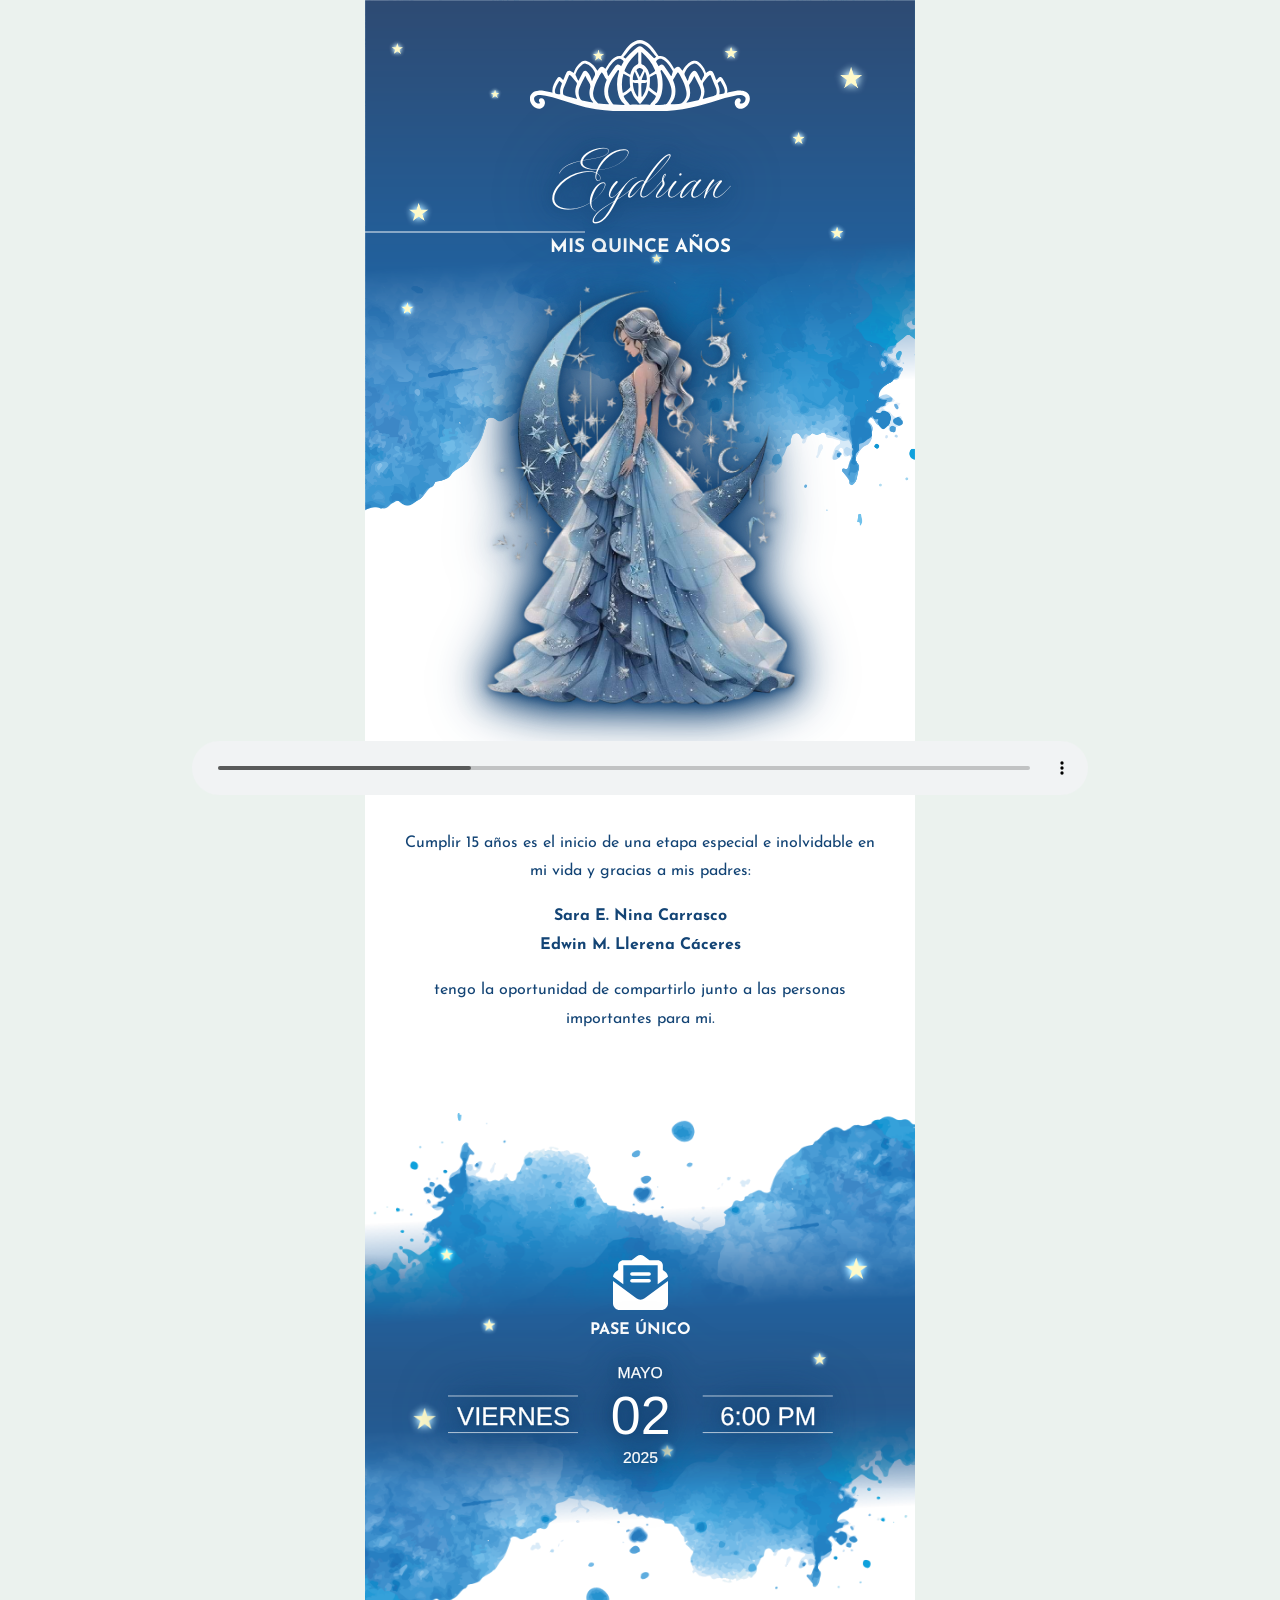
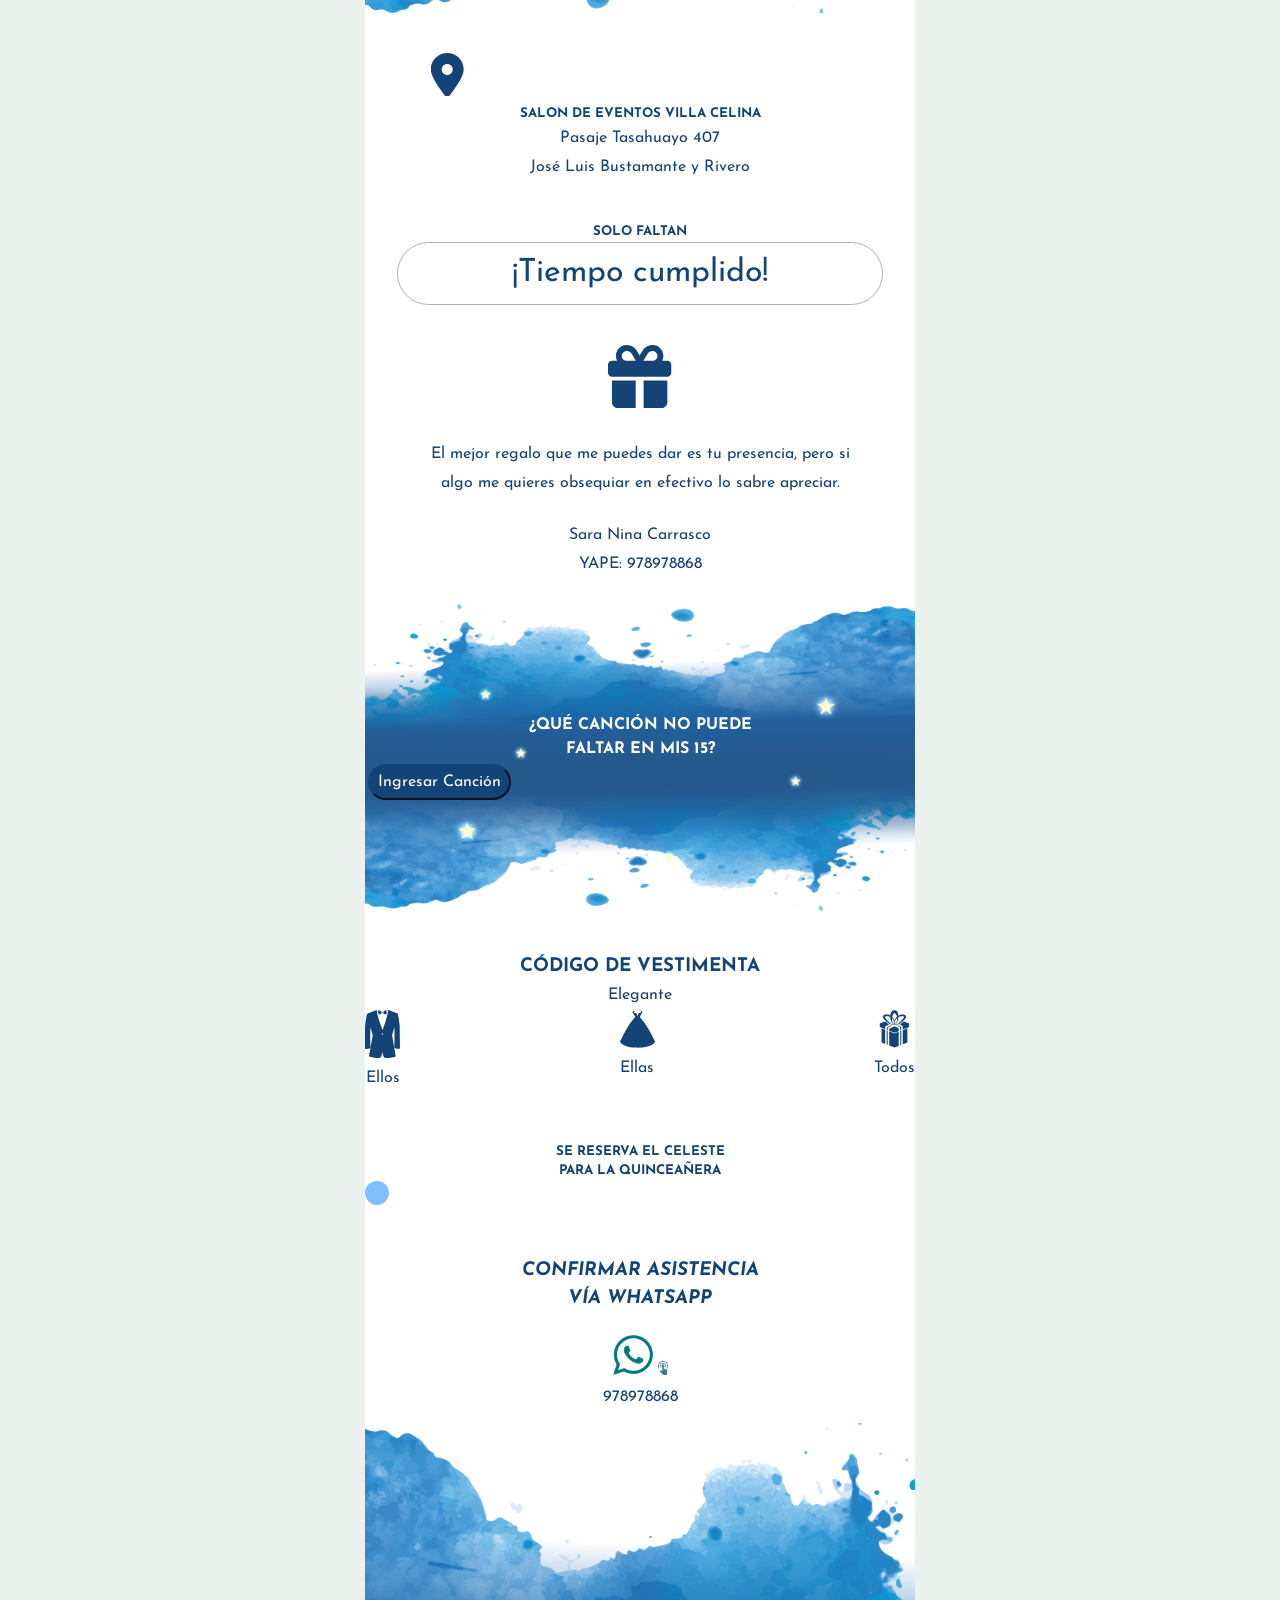
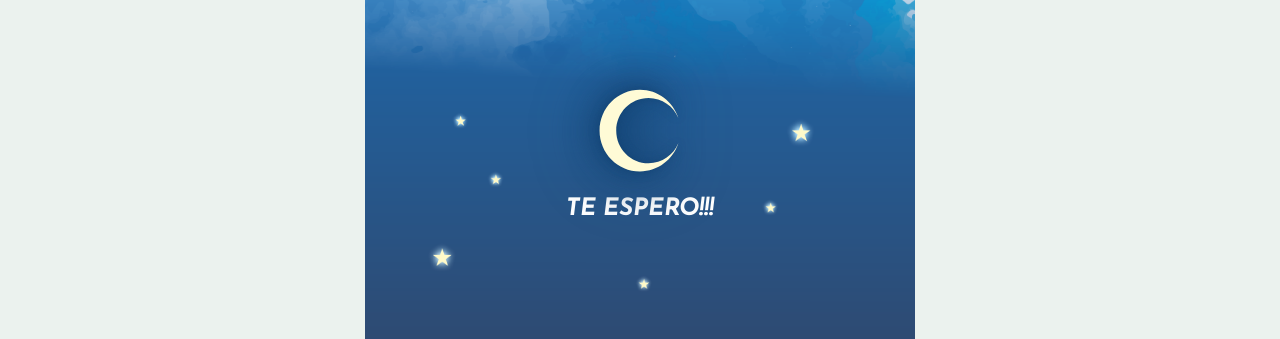
==== index.html @ 78a0f3be "avance 90%" ====
<!DOCTYPE html>
<html lang="en">
<head>
    <meta charset="UTF-8">
    <meta name="viewport" content="width=device-width, initial-scale=1.0">
    <title>Mis Quince | Eydrian Fernanda</title>
    <link rel="stylesheet" href="css/reset.css">
    <link rel="stylesheet" href="css/style.css">
    
    <link rel="shortcut icon" href="img/icon-taco.png">

    <meta property="og:image:type" content="image/png">
    <meta property="og:image:width" content="400">
    <meta property="og:image:height" content="400">
    <meta property="og:image" content="https://misquince.vercel.app/img/perfil_1.png">
    <meta property="og:title" content="Mis 15 Eydrian Fernanda">
    <meta data-n-head="ssr" data-hid="description" name="description" 
        content=" Cumplir 15 años es el inicio de una etapa especial e inolvidable en mi vida
        y gracias a mis padres tengo la oportunidad de compartirlo junto a las personas
        importantes para mi | Fecha 02 Mayo 2025 - 6pm">
</head>
<body>
    <div class="container">
        <div class="slide bg-start">
            <div class="bodySlide pt-5 pb-5">
                <div class="item-row text-center">
                    <svg class="img-tiara" xmlns="http://www.w3.org/2000/svg" xml:space="preserve" width="100%" height="100%" version="1.1" 
                    viewBox="0 0 4954.2 1607.7"
                    xmlns:xlink="http://www.w3.org/1999/xlink">
                    <g id="Layer_x0020_1">
                    <path class="fil0" d="M2359.18 706.68c-32.07,60.78 -43.68,116.77 -44.5,176.27 -0.19,12.52 5.72,20.19 16.59,20.57 33.93,1.24 67.73,0.63 106.2,-7.41 -26.4,-63.87 -50.42,-122.02 -78.29,-189.43zm228.34 0.43c-26.07,63.55 -49.06,118.66 -71.24,174.22 -3.97,9.96 1.12,18.06 10.92,18.64 28.98,1.76 57.96,3.06 86.96,3.68 9.91,0.21 19.02,-4.42 18.6,-18.01 -2,-60.12 -12.12,-117.59 -45.24,-178.53zm-114.15 130.27c25.67,-51.78 48.13,-97.41 70.95,-142.82 6.37,-12.62 3.89,-21.68 -4.87,-31.67 -39.85,-45.33 -92.74,-44.99 -132.91,0.72 -9.03,10.31 -10.25,18.78 -3.86,31.38 23.09,45.38 45.42,91.3 70.69,142.39zm-42.86 442.17c4.8,-1.86 4.64,-6.84 4.74,-11.05 2.48,-69.04 5.2,-138.11 6.9,-207.17 0.62,-23.97 -1.62,-48.02 -2.18,-72.05 -0.35,-16.94 -7.41,-24.53 -22.29,-23.41 -17.11,1.27 -34.39,0.85 -51.31,3.43 -17.57,2.64 -30.44,-17.05 -47.94,-13.13 -9.24,103.7 50.64,275.12 112.08,323.38zm85.02 1.04c13.29,-0.61 17.91,-12.81 23.87,-21.73 45.76,-68.41 73.75,-145.73 86.65,-230.27 2.89,-19.23 5.14,-38.72 6.38,-58.19 0.89,-13.99 -6.33,-20.67 -17.31,-12.97 -23.49,16.54 -48.5,10.51 -73.4,9.24 -33,-1.68 -33.38,-1.52 -35.03,35.23 -3.99,88.97 3.97,177.66 4.9,266.52 0.06,4.07 2.55,8.1 3.94,12.17zm1750.53 -60.27c4.28,1.14 8.12,3.41 11.58,2.87 20.91,-3.24 41.77,-6.66 62.49,-10.89 39.08,-7.97 46.13,-17.42 46.32,-62.01 0.03,-10.41 -0.91,-21.2 -3.35,-31.19 -17.03,-69.15 -51.97,-127.5 -87.18,-185.65 -4.85,-7.96 -11.53,-13.16 -20.04,-6.92 -16.61,12.17 -34.99,23.75 -45.14,42.86 -9.35,17.55 5.48,33.93 11.67,49.51 23.92,60.36 36.8,121.97 22.72,188.13 -0.86,3.86 0.5,8.33 0.93,13.29zm-3585.59 2.66c-5.01,-115.15 -5.41,-115.36 33.1,-225.36 6.45,-18.43 6.26,-30.9 -8.54,-42.25 -8.74,-6.68 -16.79,-14.51 -24.83,-22.24 -12.57,-12.09 -22.91,-11.63 -32.58,4.82 -31.45,53.67 -62.72,107.37 -81.23,169.17 -7.04,23.48 -7.78,47.03 -3.2,70.92 2.96,15.37 8.82,27.49 24.96,30.13 29.83,4.84 58.94,15.42 92.32,14.81zm1082.83 -409.84c12.65,-2.96 15.42,-14.3 20.43,-22.61 42.56,-71.2 92.08,-136.21 140.39,-202.22 35.27,-48.15 65.66,-49.65 110.03,-11.93 5.14,4.37 10.39,8.57 17.4,14.38 16.96,-30.68 32.33,-60.46 49.49,-88.8 9.69,-16.09 7.05,-26.77 -5.14,-38.25 -38.57,-36.17 -81.27,-49.25 -129.66,-31.19 -37.35,13.93 -67.77,40.49 -95.92,70.67 -50.47,54.04 -92.02,116.52 -131.18,181.22 -5.24,8.63 -12.17,17 -7.65,28.63 12.71,32.5 15.64,69.31 31.81,100.1zm1132.08 -221.69c12.14,-10.6 20.08,-18.46 28.79,-25 30.63,-23.01 59.53,-20.64 86.65,7.38 7.8,8.07 14.89,17.17 21.39,26.6 46.34,67.63 97.56,130.94 138.71,203.18 2.47,4.39 5.22,11.24 16.07,5.35 8.57,-29.27 18.02,-61.85 27.64,-94.34 3.39,-11.38 -0.9,-20.03 -6.37,-29.11 -41.15,-68.54 -85.2,-134.3 -139.35,-190.37 -26.61,-27.52 -55.62,-51.25 -90.51,-63.44 -48.5,-16.92 -91.09,-3.49 -128.86,33.83 -10.63,10.49 -12.76,20.69 -4.37,34.99 16.78,28.61 32.26,58.26 50.21,90.93zm-791.92 170.93c-41.02,143.72 -45.25,285.42 -13.16,433.37 60.76,-34.83 111.95,-73.4 157.66,-121.58 7.8,-8.21 9.53,-16.3 7.64,-27.83 -10.57,-65.39 -13.16,-131.26 -8.31,-197.53 0.85,-11.59 -1.79,-18.89 -12.76,-23.84 -41.55,-18.89 -82.57,-39.29 -131.07,-62.59zm751.11 432.55c15.43,-48.21 19.1,-93.14 21.66,-138.05 5.06,-89.31 -1.66,-177.39 -24.59,-263.35 -8.52,-32.01 -9.24,-32.2 -34.38,-19.65 -35.02,17.5 -68.65,39.02 -105.56,51.19 -14.73,4.83 -13.29,15.83 -12.62,27.76 3.49,63.26 3.38,126.33 -7.57,188.82 -2.53,14.46 0.03,24.95 10.29,35.69 45.12,47.09 95.85,84.14 152.77,117.59zm-10.41 -815.17c-53.99,-52.55 -93.81,-114.77 -140.55,-169.85 -36.36,-42.78 -78.61,-75.28 -124.87,-102.39 -35.1,-20.57 -71.81,-28.45 -110.8,-28.31 -71.79,0.26 -129.1,40.53 -182.78,87.71 -69.28,60.86 -115.06,147.58 -183.14,213.93 9.83,8.02 14.97,12.33 20.24,16.46 30.07,23.57 29.97,23.39 56.39,-7.41 72.37,-84.38 155.6,-153.79 237.93,-224.48 37.48,-32.15 74.93,-32.86 112.88,-0.53 79.4,67.6 159.07,134.88 229.7,214.65 36.76,41.53 36.42,41.93 85,0.22zm-406.91 -100.87c-3.08,-1.33 -6.18,-2.69 -9.24,-4 -48.18,46.7 -95.76,94.27 -140.55,145.3 -61.51,69.97 -110.25,150.17 -146.79,240.01 -3.33,8.21 -6.24,16.65 -9.78,24.75 -4.36,10.04 -2.02,17.15 6.31,22.39 39.03,24.46 78.02,48.93 119.01,74.67 7.35,-24.51 12.15,-46.51 20.38,-66.7 26.04,-63.76 57.26,-126.09 117.19,-152.59 37.88,-16.73 50.82,-37.5 44.54,-81.56 -3.81,-26.48 -1.01,-54.18 -1.07,-81.32 -0.05,-40.33 0,-80.62 0,-120.95zm80.2 -3.7c-3.25,0.93 -6.52,1.91 -9.8,2.87 0,82.25 0.35,164.51 -0.27,246.76 -0.13,15.81 7.19,20.8 18.11,24.29 55.75,17.95 90.8,63.04 121.91,115.67 21.05,35.64 28.08,77.32 44.62,116.85 33.4,-21.23 65.31,-41.74 97.43,-61.85 32.61,-20.43 32.39,-20.11 17.95,-57.16 -63.1,-162.02 -172.54,-278.6 -289.95,-387.43zm1033.29 646.71c13.03,-21.13 16.7,-43.53 23.33,-64.49 16.49,-51.94 41.26,-97.96 77.3,-134.94 42.69,-43.83 81.32,-38 112.06,16.92 21.3,38.09 39.87,78.15 60.35,116.85 10.62,20 18.59,42.4 35.13,60.91 22.4,-30.87 29.92,-67.52 48.53,-96.02 17.9,-27.32 16.09,-52.58 3.67,-79.85 -36.03,-79.06 -85.74,-144.42 -150.77,-194.33 -23.42,-17.98 -48.14,-21.39 -75.63,-13.34 -82.01,24.15 -140.1,83.15 -181.03,164.26 -33.14,65.6 -31.65,67.19 2.28,133.39 15.06,29.43 24.99,62.37 44.78,90.64zm-2155.83 7.29c18.88,-39.84 29.4,-73.86 48.47,-99.75 33.54,-45.49 24.58,-86.11 0.94,-130.51 -44.38,-83.21 -103.03,-144.31 -188.67,-166.77 -21.76,-5.72 -42.07,-3.83 -61.07,9.68 -72.74,51.64 -126.33,122.75 -162.93,210.6 -5.54,13.32 -11.99,30.07 -4.28,43.47 22.19,38.57 33.93,84.2 60.32,120.39 12.95,-10.98 17.56,-25.59 24.22,-38.41 23.54,-45.41 45.67,-91.81 70.23,-136.47 31.56,-57.46 71.09,-63.37 114.67,-17.54 34.57,36.34 59.29,80.66 74.98,131.37 6.49,21.04 13.13,42.03 23.12,73.94zm-333.58 400.63c-8.26,-19.79 -12.71,-30.51 -17.19,-41.24 -27.3,-65.15 -32.38,-132.67 -16.96,-202.54 5.83,-26.36 12.25,-52.79 23.76,-76.41 10.81,-22.27 6.39,-37.77 -6.74,-56.55 -33.08,-47.3 -71.65,-88.61 -107.74,-132.53 -7.11,-8.66 -16.17,-15.58 -25.12,-21.87 -23.17,-16.25 -28.1,-15.24 -39.29,11.66 -38.51,92.51 -76.54,185.25 -114.39,278.13 -14.89,36.55 -18.54,75.22 -12.76,114.8 2.66,18.22 8.73,32.65 26.36,41.07 18.22,8.71 35.97,17.82 55.44,22.88 75.7,19.73 151.23,40.27 234.63,62.6zm2831.14 -6.54c6.02,4.9 12.57,1.98 18.78,0.33 75.96,-20.43 151.87,-41.32 227.92,-61.32 12.04,-3.17 21.17,-12.81 32.36,-16.33 21.71,-6.87 27.54,-24.74 30.95,-47 5.91,-38.65 0.64,-75.73 -13.29,-110.43 -37.4,-93.25 -75.99,-185.84 -114.69,-278.4 -10.98,-26.21 -15,-27.41 -35.91,-13.29 -11.26,7.62 -22.42,16.51 -31.45,27.25 -32.07,38.03 -62.68,77.67 -94.83,115.62 -21.68,25.55 -25.89,49.2 -11.77,84.01 38.22,94.05 39.45,189.48 -5.51,282.55 -2.53,5.27 -5.01,10.44 -2.56,17.01zm-2646.48 -516.64c-45.36,93.95 -91.95,172.44 -127.58,258.44 -37.14,89.55 -31.07,174.62 12.81,258.71 10.17,19.61 21.25,31.86 41.92,35.91 57.32,11.26 114.24,25.12 171.37,37.58 25.2,5.49 50.56,10.05 77.48,15.32 -2.98,-19.93 -14.59,-26.54 -22.13,-36.52 -29.06,-38.59 -48.18,-81.98 -56.07,-132.56 -7.83,-50.16 -7.56,-101.06 6.32,-147.67 16.61,-55.78 9.24,-98.39 -23.42,-143.25 -30.12,-41.34 -53.85,-88.83 -80.7,-145.96zm2279.42 605.5c87.49,-14.62 173.82,-35.58 260.28,-55.56 9.51,-2.21 16.72,-8.09 21.9,-17.66 37.31,-68.98 58.94,-141.25 37.07,-223.02 -8.52,-31.83 -19.6,-62.46 -33.88,-91.28 -31.8,-64.19 -64.54,-127.79 -97.11,-191.45 -3.07,-5.99 -5.33,-13.96 -12.87,-14.25 -6.41,1.55 -9.08,7.06 -11.66,12.09 -30.87,59.7 -62.86,118.5 -100.79,172.65 -9.27,13.24 -5.75,24.53 -2.5,37.75 11.37,46.45 19.73,93.35 20.56,142.05 1.41,79.26 -19.76,147.82 -69.44,204.26 -5.33,6.05 -12.86,10.97 -11.56,24.42zm-851.45 -272.32c-4.71,5.06 -7.62,6.66 -8.31,9.09 -30.85,108.35 -99.91,186.1 -164.79,267.17 -20.96,26.21 -34.63,26.35 -55.35,-0.87 -14.67,-19.32 -27.41,-40.57 -44.51,-57.48 -47.89,-47.47 -80.55,-106.94 -105.66,-172.65 -5.59,-14.6 -7.22,-32.31 -23.31,-44.56 -44.64,43.86 -97.05,75.35 -148.81,107.87 -14.54,9.16 -13.27,19.02 -7.03,33.13 18.67,42.3 44.96,77.78 74.5,110.52 13.23,14.67 29.83,26.87 37.61,45.96 9.18,22.57 23.23,26 41.68,22.24 31.36,-6.31 62.92,-10.54 94.69,-7.56 106.73,10.12 214.04,-10.65 320.64,8.18 10.06,1.76 21.68,2.71 27.32,-11.56 10.66,-27.12 31.92,-43.63 49.47,-63.85 27.08,-31.21 51.38,-64.75 68.71,-104.3 6.21,-14.14 5.89,-24.45 -8.09,-33.29 -51.7,-32.76 -104.17,-64.12 -148.76,-108.04zm-543.23 316.14c-6.95,-16.55 -19.2,-23.44 -29.03,-32.79 -53.27,-50.82 -89.52,-114.19 -109.97,-189.69 -44.3,-163.6 -41.88,-326.63 3.83,-489.27 3.22,-11.48 7.24,-22.67 10.22,-34.2 4.13,-15.9 -3.22,-27.12 -14.56,-33.13 -11.59,-6.1 -15.39,7.8 -20.64,15.29 -27.3,38.8 -54.74,77.53 -81.14,117.14 -45.04,67.52 -83.07,139.7 -108.64,219.79 -12.26,38.44 -20.03,77.62 -22,118.88 -5.6,117.59 42.53,208.39 108.11,291.41 11.24,14.25 25.41,14.47 39.9,15.08 66.11,2.66 132.22,5.22 198.38,7.64 7.72,0.29 15.85,1.68 25.54,-6.15zm683.76 -0.48c8.81,7.48 15.5,7.01 22,6.79 54.17,-1.76 108.38,-3.2 162.53,-5.51 76.95,-3.3 76.06,-4.34 122.71,-75.62 56.89,-86.97 79.29,-182.72 60.35,-289.34 -10.87,-61.05 -34.17,-116.8 -60.19,-171.26 -40.76,-85.34 -98.21,-156.7 -149.08,-233.57 -4.48,-6.74 -8.84,-16.94 -18.65,-9.72 -7.8,5.75 -15.45,13.32 -14.49,25.12 0.72,8.75 3.87,17.44 6.64,25.83 38.13,115.23 46.79,234.9 36.09,355.93 -12.55,142.07 -51.41,270.99 -159.05,359.47 -2.95,2.4 -4.9,6.47 -8.86,11.88zm353.5 -5.91c61.08,-3.84 118.69,-9.73 176.38,-10.44 51.43,-0.68 88.7,-24.3 123.01,-67.63 52.65,-66.49 68.69,-139.71 51.53,-225.42 -22.32,-111.6 -62.7,-214.12 -118.82,-308.44 -21.94,-36.89 -39.63,-77.9 -69.62,-108.72 -4.08,3.84 -7.51,6.29 -10.13,9.59 -36.54,45.89 -56.83,105.21 -95.17,149.74 -9.61,11.14 -1.17,22.49 2.99,33.16 16.22,41.37 30.29,83.67 37.96,128.17 23.54,136.27 4.1,260.55 -80.44,366.24 -6.05,7.59 -13.91,14.04 -17.69,33.75zm-1391.27 -0.06c0.69,-18.91 -8.39,-24.58 -14.3,-31.88 -83.02,-102.39 -103.59,-223.6 -83.42,-357.1 7.46,-49.35 22.32,-96.07 40.97,-141.19 6.15,-14.92 8.84,-26.51 -4.38,-39.42 -19.3,-18.89 -30.02,-45.61 -43.67,-69.58 -16.36,-28.71 -32.88,-57.36 -55.17,-82.54 -30.29,33.3 -47.81,72.5 -69.12,108.27 -57.72,96.88 -97.99,202.48 -121.43,317.02 -24,117.14 26.8,196.59 97.88,267.34 8.21,8.17 18.95,10.63 29.52,12.04 73.59,9.61 147.54,12.14 223.12,17.04zm2661.06 -263.77c26.74,0.51 46.72,-7.75 67.17,-12.46 81.82,-18.81 163.86,-35.46 247.87,-33.03 40.24,1.17 79.05,9.7 114.77,31.46 69.15,42.14 96.92,116.5 76.31,202.18 -24.48,101.59 -120.63,180.7 -213.06,175.24 -69.86,-4.13 -124.06,-69.71 -120.01,-145.13 2.77,-51.22 38.83,-89.87 83.66,-89.85 19.87,0 36.54,7.01 46.69,27.7 9.62,19.63 5.06,37.85 -5.54,55 -2.29,3.65 -5.22,6.82 -7.64,10.39 -7.73,11.27 -6,20.61 6.55,22.75 68.16,11.51 120.31,-39.1 120.52,-112.43 0.08,-24.74 -14.17,-41.42 -32.25,-53.45 -25.92,-17.26 -54.34,-22.96 -83.88,-23.31 -50.55,-0.56 -100.39,7.75 -149.77,18.46 -67.41,14.56 -135.04,26.15 -201.63,47.22 -201.39,63.77 -403.2,126.09 -606.27,182.4 -228.19,63.2 -460.26,96.79 -695.24,108.27 -189.27,9.27 -378.3,14.54 -567.67,6.43 -64.75,-2.75 -129.74,0.82 -194.58,2.54 -279.72,7.51 -558.64,-5.24 -836.02,-47.62 -160.13,-24.48 -318.53,-61.63 -473.9,-112.13 -143.83,-46.75 -289.87,-83.98 -433.12,-132.59 -99.4,-33.72 -201.01,-51.22 -303.02,-67.71 -24.8,-3.99 -50.14,-4.12 -75.25,-4.95 -15.9,-0.53 -31.59,2.77 -46.96,7.88 -40.22,13.37 -62.33,37.42 -64.03,70.16 -1.97,38.7 23.79,86.24 56.2,101.35 19.74,9.21 40.59,14.49 62.14,10.36 12.95,-2.51 20.11,-9.22 8.71,-24.03 -3.49,-4.53 -7.25,-8.97 -9.83,-14.17 -18.62,-37.02 -1.38,-73.83 36.42,-78.23 56.01,-6.47 100.81,51.59 90.39,117.28 -9.51,60.11 -54.44,108.48 -108.14,116.5 -110.51,16.47 -225.17,-92.74 -230.77,-219.45 -2.71,-61.26 19.87,-108 62.71,-142.87 39.07,-31.78 83.89,-43.6 131.01,-45.44 85.37,-3.32 168.74,13.66 251.87,32.95 20.24,4.69 40.19,12.57 63.9,12.73 -17.05,-130.3 44.32,-224.56 104.76,-318.21 27.08,-41.95 61.14,-42.81 95.94,-8.66 13.84,13.64 27.08,28.11 41.84,43.47 16.83,-29.22 26.39,-63.71 40.54,-95.54 8.94,-20.19 16.38,-41.28 26.18,-60.88 24.34,-48.83 57.29,-61.8 104.12,-43.13 22.31,8.89 41.33,25.38 64.51,39.69 22.96,-83.05 64.69,-148.04 118.31,-203.07 80.17,-82.28 133.95,-102.42 248.35,-33.08 61.47,37.26 110.61,92.64 148.57,159.95 4.23,7.5 8.9,14.67 13.56,21.88 0.64,0.99 2.42,1.05 4.37,1.82 14.83,-10.28 22.07,-28.72 32.65,-43.63 38.89,-54.86 78.3,-60.67 126.49,-17.82 7.17,6.34 14.04,13.13 20.62,19.31 13.45,-7.57 16.78,-21.36 22.69,-32.44 32.68,-60.94 72.64,-115.2 118.1,-163.91 53.81,-57.67 115.18,-96.77 192.36,-89.74 15.29,1.39 23.73,-5.59 32.81,-18.64 37.85,-54.34 76.74,-107.74 115.47,-161.28 50.77,-70.16 114.29,-120.31 187.48,-155.66 72.13,-34.83 143.81,-34.78 215.86,0.32 71.75,35 134.64,83.66 184.66,152.57 38.81,53.43 77.99,106.62 115.46,161.25 11.09,16.17 21.77,22.83 39.75,21.33 59.9,-5 111.78,19.82 157.83,61.26 57.7,51.94 104.15,115.47 144.07,185.55 7.73,13.53 11.49,30.93 26.54,39.16 11.34,-10.1 22.1,-21.34 34.25,-30.16 37.9,-27.57 72.58,-21.68 103.21,15.8 15.1,18.48 24.96,42.24 45.97,61.02 25.12,-56.95 61.83,-99.73 101.7,-139.34 42.64,-42.34 90.5,-72.14 146.68,-85.41 38.8,-9.17 74.09,-2.64 106.38,21.39 76.25,56.57 134.72,130.51 167.22,228.82 2.29,6.93 5,13.67 7.77,21.1 20.99,-12.55 40.06,-26.22 60.59,-35.83 49.5,-23.15 84.49,-9.11 109.59,44.8 17.33,37.26 31.5,76.39 47.62,114.4 5.57,13.05 7.19,29.38 20.72,37.02 14.33,-7.08 20.64,-23.01 30.82,-34.46 38.75,-43.58 73.89,-42.54 107.28,5.54 33.83,48.64 62.01,101.5 83.48,158.67 18,47.78 29.09,96.98 14.52,154.37z"/>
                    </g>
                    </svg>
                    <span class="titleName text-white efecto-resplandor">Eydrian</span>
                    <span class="divider1"></span>
                    <h3 class="uppercase text-white ">Mis Quince años</h3>
                    <div class="slide__img-principal">
                        <img class="efecto-resplandor" src="img/perfil_1.png" alt="">
                    </div>
                    <div class="contentAudio">
                        <audio id="miAudio" class="miAudio" controls>
                            <source src="music/The-Magic-Music-Box-Orchestral.mp3" type="audio/mpeg">
                            Tu navegador no soporta audio HTML5.
                          </audio>
                    </div>
                    <br>
                    <br>
                    <br>
                    <p class="frase1">
                        Cumplir 15 años es el inicio de una etapa especial e inolvidable en mi vida
                        y gracias a mis padres:
                    </p>
                    <!-- <p class="font-Silenter"> -->
                    <p>
                        <b>
                            <span>Sara E. Nina Carrasco</span> <br>
                            <span>Edwin M. Llerena Cáceres</span> <br>
                        </b>
                    </p>

                     <p class="frase1">
                        tengo la oportunidad de compartirlo junto a las personas
                        importantes para mi.
                    </p>
                   
                    <br>
                </div>
                
            </div>
        </div>
        <div class="slide separador-0">  <!-- Padres y contador // Fecha hora -->
            <!-- <iframe id="online-alarm-kur-iframe" src="https://embed-countdown.onlinealarmkur.com/es/#2025-05-02T18:00:00@America%2FLima" width="360" height="90" style="display: block; margin: 0px auto; border: 0px;"></iframe> -->
            <div class="item-row">
                <svg class="img-pases" xmlns="http://www.w3.org/2000/svg" viewBox="0 0 512 512">
                    <path d="M215.4 96L144 96l-36.2 0L96 96l0 8.8L96 144l0 40.4 0 89L.2 202.5c1.6-18.1 10.9-34.9 25.7-45.8L48 140.3 48 96c0-26.5 21.5-48 48-48l76.6 0 49.9-36.9C232.2 3.9 243.9 0 256 0s23.8 3.9 33.5 11L339.4 48 416 48c26.5 0 48 21.5 48 48l0 44.3 22.1 16.4c14.8 10.9 24.1 27.7 25.7 45.8L416 273.4l0-89 0-40.4 0-39.2 0-8.8-11.8 0L368 96l-71.4 0-81.3 0zM0 448L0 242.1 217.6 403.3c11.1 8.2 24.6 12.7 38.4 12.7s27.3-4.4 38.4-12.7L512 242.1 512 448s0 0 0 0c0 35.3-28.7 64-64 64L64 512c-35.3 0-64-28.7-64-64c0 0 0 0 0 0zM176 160l160 0c8.8 0 16 7.2 16 16s-7.2 16-16 16l-160 0c-8.8 0-16-7.2-16-16s7.2-16 16-16zm0 64l160 0c8.8 0 16 7.2 16 16s-7.2 16-16 16l-160 0c-8.8 0-16-7.2-16-16s7.2-16 16-16z"/></svg>
                <h4>Pase único</h4>
            </div>
            <div class="item-row">
                <br>
                <img class="efecto-resplandor" src="img/fecha-hora.svg" width="70%" alt="">
            </div>

            
        </div>
        <div class="slide"> <!-- img-ubicacion -- regalo -->
            <div class="item-row pt-5 text-center">
                <div class="icon-ubicacion">
                    <a href="https://www.google.com/maps/dir//Pje.+Tasahuayo,+José+Luis+Bustamante+y+Rivero+04009/@-16.4386705,-71.5094892,18z/data=!4m8!4m7!1m0!1m5!1m1!1s0x91424b3a130c976d:0x28b44f586aa6d593!2m2!1d-71.5088143!2d-16.4388936?entry=ttu&g_ep=EgoyMDI1MDQxNi4xIKXMDSoASAFQAw%3D%3D" target="_blank">
                        <svg class="img-ubicacion" xmlns="http://www.w3.org/2000/svg" xml:space="preserve" width="100%" height="100%" version="1.1" style="shape-rendering:geometricPrecision; text-rendering:geometricPrecision; image-rendering:optimizeQuality; fill-rule:evenodd; clip-rule:evenodd"
                            viewBox="0 0 966.2 1284.9" xmlns:xlink="http://www.w3.org/1999/xlink">
                            <g id="Layer_x0020_1">
                            <metadata id="CorelCorpID_0Corel-Layer"/>
                            <path class="fil0" d="M534.76 1257.06c129.08,-161.54 423.47,-553.05 423.47,-772.95 0,-266.71 -216.39,-483.1 -483.1,-483.1 -266.71,0 -483.1,216.39 -483.1,483.1 0,219.9 294.39,611.41 423.47,772.95 30.95,38.49 88.31,38.49 119.26,0l0 0zm-59.63 -933.99c88.92,0 161.03,72.11 161.03,161.04 0,88.92 -72.11,161.03 -161.03,161.03 -88.92,0 -161.03,-72.11 -161.03,-161.03 0,-88.93 72.11,-161.04 161.03,-161.04z"/>
                            </g>
                        </svg>
                    </a>
                </div>
                <h5>Salon de eventos Villa Celina</h5>
                <a href="https://www.google.com/maps/dir//Pje.+Tasahuayo,+José+Luis+Bustamante+y+Rivero+04009/@-16.4386705,-71.5094892,18z/data=!4m8!4m7!1m0!1m5!1m1!1s0x91424b3a130c976d:0x28b44f586aa6d593!2m2!1d-71.5088143!2d-16.4388936?entry=ttu&g_ep=EgoyMDI1MDQxNi4xIKXMDSoASAFQAw%3D%3D" target="_blank">
                    <p>Pasaje Tasahuayo 407<br> José Luis Bustamante y Rivero</p>
                    <!-- <p>Fecha: 02 mayo 2025 </p>
                    <p>Hora: 6:00 pm </p> -->
                </a>
            </div>
            <div class="item-row pt-5"> <!--CONTADOR - CUENTA REGRESIVA -->
                <h5>Solo Faltan</h5> 
                <div class="contador" id="contador">
                    <span class="contentNumber">
                        <span class="numberStyle" id="dias">00</span>
                        <span class="label">Días</span>
                    </span>
                    <!-- <span class="separador">:</span> -->
    
                    <span class="contentNumber">
                        <span class="numberStyle" id="horas">00</span>
                        <span class="label">Horas</span>
                    </span>
                    <span class="contentNumber">
                        <span class="numberStyle" id="minutos">00</span>
                        <span class="label">Min</span>
                    </span>
                    <span class="contentNumber">
                        <span class="numberStyle" id="segundos">00</span>
                        <span class="label">Seg</span>
                    </span>
                </div>
            </div>
            
            <div class="item-row pt-5">
                <div class="text-regalos">
                    <span>
                        <svg class="icon-obsequio" xmlns="http://www.w3.org/2000/svg" viewBox="0 0 512 512">
                            <path d="M190.5 68.8L225.3 128l-1.3 0-72 0c-22.1 0-40-17.9-40-40s17.9-40 40-40l2.2 0c14.9 0 28.8 7.9 36.3 20.8zM64 88c0 14.4 3.5 28 9.6 40L32 128c-17.7 0-32 14.3-32 32l0 64c0 17.7 14.3 32 32 32l448 0c17.7 0 32-14.3 32-32l0-64c0-17.7-14.3-32-32-32l-41.6 0c6.1-12 9.6-25.6 9.6-40c0-48.6-39.4-88-88-88l-2.2 0c-31.9 0-61.5 16.9-77.7 44.4L256 85.5l-24.1-41C215.7 16.9 186.1 0 154.2 0L152 0C103.4 0 64 39.4 64 88zm336 0c0 22.1-17.9 40-40 40l-72 0-1.3 0 34.8-59.2C329.1 55.9 342.9 48 357.8 48l2.2 0c22.1 0 40 17.9 40 40zM32 288l0 176c0 26.5 21.5 48 48 48l144 0 0-224L32 288zM288 512l144 0c26.5 0 48-21.5 48-48l0-176-192 0 0 224z"/></svg>
                    </span>
                    <br />
                    <br />
                    <p>
                        El mejor regalo que me puedes dar es tu presencia, 
                        pero si algo me quieres obsequiar en efectivo lo sabre apreciar. 
                    </p>
                    <br/>
                    <p>
                        Sara Nina Carrasco
                        <br>
                        YAPE: 978978868
                    </p>
                </div>
            </div>
            <br>
            <!-- <div class="body-regalos__item-1">
                <img class="icon-regalo" src="img/transferencia.png" class="icon-codigo" width="60px">
                <p>Yapeame a </p>
            </div> -->
        </div>
        <div class="slide separador-1"> <!--  cancion -->
            <div class="item-row">
                <div class="body-regalos__item-1 text-center">
                    <h4>¿Qué Canción no puede <br> faltar en mis 15?</h4>
                    <button class="btn-cancion" onclick="abrirPopup()">Ingresar Canción</button>
                </div>
            </div>
        </div>
        <div class="slide"> <!--  codigo vestimenta / confirma tu asistencia -->
            <div class="item-row">
                <div class="body-regalos__item-1 text-center pt-5">
                    <h3>Código de vestimenta</h3>
                    <p>Elegante</p> 
                    <div class="icons-codigovestimenta d-flex">
                        <div class="d-block">    
                            <!-- <img class="img-ubicacion" src="img/codigo-hombre.svg" class="icon-codigo"> -->
                                <svg class="codigoVestimenta" xmlns="http://www.w3.org/2000/svg" xml:space="preserve" width="30.227mm" height="41.526mm" version="1.1" style="shape-rendering:geometricPrecision; text-rendering:geometricPrecision; image-rendering:optimizeQuality; fill-rule:evenodd; clip-rule:evenodd"
                                    viewBox="0 0 3022.7 4152.6" xmlns:xlink="http://www.w3.org/1999/xlink" xmlns:xodm="http://www.corel.com/coreldraw/odm/2003">
                                    <g id="Capa_x0020_1">
                                        <metadata id="CorelCorpID_0Corel-Layer"/>
                                        <g id="_1673426201248">
                                        <path class="fil0" d="M1495.93 2014.73c70.08,-19.58 96.87,93.59 26.61,114.47 -68.47,20.35 -119.07,-88.64 -26.61,-114.47zm-1034.41 -277.9c0.12,-28.31 -3.2,-95.56 9.21,-120.86l3.86 -129.35 113.38 426.76 35.58 94.77c2.58,11.24 -3.2,15.14 3.88,41.91 35.24,95.66 38.27,134.11 20.55,238.8l-131.67 739.67c-20.3,114.92 -175.25,954.57 -170.05,990.13 89.32,38.82 261.81,72.67 366.77,92.34 143.16,26.83 260.39,42.6 417.14,42.1 182.12,-0.58 236.88,-33.41 287.33,-173.87 33.23,-92.52 72.44,-257.83 79.83,-369.65 18.13,46.67 41.49,229.01 90.3,370.61 47.61,138.07 108.56,172.29 287.56,172.91 213.95,0.73 593.41,-57.39 784.72,-133.76 4.64,-32.82 -264.1,-1536.52 -312.65,-1788.13 -11.53,-59.74 9.38,-100.08 22.98,-152.19 50.28,-192.62 103.06,-402.86 162.5,-594.7 25.86,376.06 12.07,800.72 12.07,1183.84 0,96.27 -14.7,544.8 -0.91,600.89 10.14,41.26 168.2,77.94 211.5,86.31 73.07,14.13 198.71,12.54 260.19,-20.27l-4.75 -861.66c-20.57,-973.05 33.65,-1023.07 -150.02,-2009.28 -14.69,-78.85 -10.31,-124.57 -66.47,-154.95 -49.08,-26.54 -97.52,-38.71 -146.23,-61.71l-115.53 -43.16c-61.9,-27.72 -500.24,-198.1 -540.22,-203.64 -15.81,340.31 -109.83,624.4 -195.54,913.41 -29.59,99.78 -250.42,781.71 -277.22,819.01 -22.39,-36.26 -146.06,-372.75 -147.69,-406.72 -20.15,-16.52 -42.28,-85.5 -48.99,-115.59 -111.6,-369.13 -295.91,-774.06 -308.94,-1210.26 -39.98,5.01 -113.01,38.79 -158.39,55.84l-458.4 176.86c-53.5,20.33 -100.45,36.93 -152.38,59.25 -72.79,31.28 -74.94,36.42 -90.11,122.9 -56.62,322.73 -152.42,808.53 -151.96,1118.24 1.63,1095.81 1.42,703.45 -9.89,1806.32 126.91,40.74 253.53,23.63 371.17,-15.52 95.08,-31.65 101.42,-18.37 99.29,-122.8 -10.85,-530.71 -6.98,-1000.57 -1.8,-1464.8z"/>
                                        <path class="fil0" d="M1577.51 142.34c57.54,138.31 21.98,67.48 6.58,166.68 57.26,17.9 113.28,46.09 168.52,69.63 125.47,53.47 113.16,-98.63 113.26,-174.28 0.05,-36.06 12.18,-233.45 -98.98,-177.05 -53.16,26.97 -140.7,84.52 -189.38,115.02z"/>
                                        <path class="fil0" d="M1144.06 111.23l0.02 186.27c0.03,175.89 188.74,39.87 278.13,11.56 -6.29,-43.53 -23.8,-42.95 -22.07,-87.58 1.58,-40.75 18.72,-42.35 28.81,-79.47 -67.97,-39.81 -197.04,-136.19 -239.83,-117.28 -34.09,15.08 -45.07,38.9 -45.06,86.5z"/>
                                        <path class="fil0" d="M1456.88 266.53c13.25,4.36 26.02,8.07 45.8,8.04 82.19,-0.13 76.98,-83.03 23.73,-95.31 -75.66,-17.44 -98.2,30.95 -69.53,87.27z"/>
                                        </g>
                                    </g>
                                </svg>
                                <div>Ellos</div>
                        </div>
                        <div class="d-block">
                            <!-- <img class="img-ubicacion" src="img/codigo-mujer.svg" class="icon-codigo"> -->
                            <svg class="codigoVestimenta" xmlns="http://www.w3.org/2000/svg" xml:space="preserve" width="43.802mm" height="47.1mm" version="1.1" style="shape-rendering:geometricPrecision; text-rendering:geometricPrecision; image-rendering:optimizeQuality; fill-rule:evenodd; clip-rule:evenodd"
                                viewBox="0 0 4380.2 4710"xmlns:xlink="http://www.w3.org/1999/xlink" xmlns:xodm="http://www.corel.com/coreldraw/odm/2003">
                                <g id="Capa_x0020_1">
                                <metadata id="CorelCorpID_0Corel-Layer"/>
                                <path class="fil0" d="M810.17 2395.13c-24.03,48.64 -58.29,92.22 -84.16,145.99 -17.49,36.36 -51.17,111.06 -84.66,137.79 -3.02,37.04 -111.91,219.73 -136.53,267.72 -46.2,90.07 -88.05,169.43 -136.94,261.18 -124.75,234.09 -221.83,444.73 -336.15,671.51 -34.51,68.46 -52.17,65.44 -9.18,136.48 134.26,221.81 451.66,416.86 699.79,495.74 15.44,5.55 12.34,3.37 29.71,10.38 2.62,1.06 10.38,4.29 12.81,5.44 18.06,8.51 6.52,1.62 17.38,9.74 0.97,0.09 351.73,92.83 462.11,111.9 152.17,26.29 356.76,55.87 519.64,58.17 188.64,2.66 375.52,10.36 566.97,10.02 95.28,-0.16 187.04,-8.59 279.09,-9.95 78.85,-1.16 206.12,-24.23 273.04,-15.53 22.5,-18.8 24.1,-8.28 80.44,-15.34l240.72 -40.14c154.42,-38.14 291.15,-63.75 437.21,-118.73 232.79,-87.62 527,-234.18 668.69,-432.86 50.31,-70.54 93.14,-95.95 48.65,-188.44 -19.06,-39.61 -81.09,-152.51 -84.04,-184.14 -16.28,-12.8 -1.59,2.51 -13.38,-13.69 -6.58,-9.05 -4.23,-5.1 -9.67,-15.99 -10.56,-21.16 -9.51,-22.99 -14.74,-41.87l-4.47 -12.65c-15.43,-12.6 -2.42,1.51 -13.87,-14.37 -4.73,-6.57 -10.01,-17.13 -12.41,-22.07 -10.95,-22.53 -13.81,-30.08 -19.83,-52.07l-13.21 -16.67c-0.86,-1.41 -2.05,-3.72 -2.89,-5.23l-448.65 -854.99c-290.83,-546.85 -453.01,-765.08 -791.34,-1232.3 -57.26,-79.07 -441.73,-539.92 -443.7,-561.72 -6.09,-67.47 335.94,-606.13 345.16,-661.13 -69.49,-18.85 -162.58,-59.5 -226,-87.38 -124.83,-54.89 -177.82,-104.22 -197.52,-112.74 12.26,60.88 119.29,84.32 162.67,139.65 69.96,89.26 32.96,145.21 7.06,233.83 -195.01,-31.15 -231.72,-22.76 -293.71,129.11 -63.77,156.24 -61.42,245.41 -94.51,341.19 -17.07,-46.2 -26.94,-128.55 -41.32,-178.93 -16.62,-58.18 -32.91,-115.86 -54.11,-166.7 -70.3,-168.56 -96.68,-133.01 -288.29,-128.14 -45.88,-66.76 -48.78,-163.44 1.4,-226.16 42.57,-53.21 135.46,-72.38 163.05,-140.31 -30.22,15.3 -21.79,16.86 -48.91,34.41l-151.22 76.95c-61.42,27.03 -156.41,67.6 -221.31,84.55 6.18,40.42 134.16,245.85 163.91,298.38 54.72,96.6 106.62,197.15 155.89,292.65 43.63,84.59 23.73,85.14 -24.61,143.78 -183.17,222.23 -326.29,397.59 -502.24,632.29 -111.1,148.21 -452.66,650.19 -531.82,821.39z"/>
                                </g>
                            </svg>
                            <div>Ellas</div>
                        </div>
                        <div class="d-block">
                            <svg class="icon-regalo" xmlns="http://www.w3.org/2000/svg" xml:space="preserve" width="43.802mm" height="47.1mm" version="1.1" style="shape-rendering:geometricPrecision; text-rendering:geometricPrecision; image-rendering:optimizeQuality; fill-rule:evenodd; clip-rule:evenodd"
                            viewBox="0 0 4380.2 4710" xmlns:xlink="http://www.w3.org/1999/xlink" xmlns:xodm="http://www.corel.com/coreldraw/odm/2003">
                            <g id="Capa_x0020_1">
                            <metadata id="CorelCorpID_0Corel-Layer"/>
                            <g id="_1709677786000">
                            <path class="fil0" d="M2187.69 2362.26c0.95,-0.22 0.62,-0.17 0.95,-0.22 -1.17,0 -2.01,0.05 -2.28,0.11 -0.11,0 -0.22,0.05 -0.33,0.05 0.22,0.11 0.99,0.17 1.66,0.06z"/>
                            <polygon class="fil0" points="572.65,4071.54 1021.07,4247.41 1021.07,2473.96 572.65,2298.14 "/>
                            <path class="fil0" d="M2741.46 1227.97l-1.56 -0.62c-0.17,0.51 -0.22,1.06 -0.34,1.57l1.9 -0.95z"/>
                            <polygon class="fil0" points="1210.97,4321.81 1337.64,4371.46 1337.64,2598.06 1210.97,2548.46 "/>
                            <path class="fil0" d="M1254.19 1638.14c-57.51,-52.27 -116.06,-101.03 -178,-152.74 -10.05,-8.44 -20.55,-17.32 -30.77,-25.87l-16.02 -7.93 -680.95 252.12 0 418.22 672.62 268.08 0 -328.4 482.22 -233.68c-82.44,-51.95 -164.87,-114.56 -249.1,-189.8z"/>
                            <polygon class="fil0" points="3220.94,4299.03 3801.24,4071.54 3801.24,2298.14 3220.94,2525.74 "/>
                            <path class="fil0" d="M3342.81 1450.71l-21.11 10.39c-7.32,6.09 -14.97,12.5 -22.28,18.54 -64.63,53.55 -125.72,104.17 -184.7,157.84 -84.28,75.17 -166.33,137.61 -247.88,189.27l354.1 171.59 0 444.57 805.27 -320.97 0 -418.22 -683.4 -253.01z"/>
                            <path class="fil0" d="M2527.27 1973.88l377.16 182.68 0 412.58 126.56 -50.55 0 -393.76 -379.44 -187.21c-36.7,13.96 -78.53,27.2 -124.28,36.26z"/>
                            <polygon class="fil0" points="2904.43,4423.18 3030.99,4373.58 3030.99,2600.18 2904.43,2649.83 "/>
                            <polygon class="fil0" points="1527.53,2672.63 1527.53,4445.96 2186.98,4704.56 2714.43,4497.68 2714.43,2724.29 2186.98,2931.21 "/>
                            <path class="fil0" d="M1717.7 1938.13l-506.73 250.05 0 277.58 126.67 50.42 0 -296.29 506.46 -245.46c-46.92,-8.95 -89.59,-22.34 -126.4,-36.3z"/>
                            <polygon class="fil0" points="1527.53,2346.4 1527.53,2591.86 2187.36,2854.87 2714.43,2644.75 2714.43,2283.12 2185.19,2021.91 "/>
                            <path class="fil0" d="M3626.38 767.64c-16.15,-38.2 -37.32,-66.62 -65.29,-92.15l-11.29 -9.84 -19.55 -15.07c-14.92,-11.4 -25.19,-16.59 -37.7,-24.41 -24.01,-13.24 -48.25,-24.4 -72.16,-32.77 -48.08,-17.32 -95.45,-27.2 -142.14,-32.9 -93.33,-11.46 -183.92,-3.14 -271.32,13.46 -120.42,24.35 -234.41,71.83 -336.34,137.05 -2.96,-79.25 -11.17,-159.96 -29.05,-241.94 -21.89,-90.04 -53.49,-183.25 -120.24,-270.99 -33.68,-43.62 -75.35,-86.53 -132.42,-120.75 -55.92,-34.63 -129.41,-57.7 -204.53,-57.47l-12.75 0.44 -3.73 0.33 -7.54 0.51c-2.41,0.05 -15.2,1.34 -26.69,2.96 -24.59,3.24 -41.01,7.98 -58.55,12.79 -34.01,10.78 -66.62,24.86 -94.37,42 -57.14,33.9 -98.76,76.46 -133.83,118.74 -68.76,85.95 -107.62,176.1 -135.77,265.34 -22.67,76.41 -36.59,152.59 -44.19,228.22 -91.65,-54.24 -192.45,-94.28 -298.4,-116.35 -87.14,-17.19 -177.78,-25.8 -271.06,-14.63 -46.57,5.59 -93.93,15.47 -141.85,32.73 -23.97,8.33 -48.15,19.61 -72.12,32.63 -12.55,7.98 -22.38,12.73 -37.18,24.06l-20.11 15.42 -11.29 9.77c-26.8,24.24 -48.59,52.45 -64.85,89.75 -16.02,36.59 -21.65,78.02 -19.2,113.61 5.64,72.16 33.23,121.75 58.02,164.15 52.96,83.21 113.61,141.91 174.38,199.05 122.82,111.14 248.59,207.26 365.27,313.44 121.81,108.69 256.86,207.21 411.68,272.55 77.29,30.55 162.53,55.96 251.26,41.27 43.97,-7.71 85.97,-25.24 121.37,-54.33 3.4,-2.7 6.65,-6.04 10.01,-8.95 19.93,4.42 40.37,6.82 61.49,5.99 19.99,-0.51 39.09,-3.98 57.47,-9.06 3.8,3.47 7.42,7.2 11.27,10.34 35.48,29.6 77.24,47.59 121.32,55.63 89.02,15.52 174.64,-9.78 252.17,-40.45 155.44,-65.16 290.82,-164.03 412.96,-272.99 116.95,-106.29 243.18,-202.19 366.89,-312.66 61.16,-56.74 122.36,-114.99 176.27,-197.27 25.3,-42 53.38,-90.7 60.7,-162.58 3.31,-35.46 -1.5,-77.35 -17.02,-114.67zm-1149.43 685.13c-23.24,73.84 -56.18,145.89 -105.45,204.37 -30.27,36.53 -68.41,67.07 -110.08,83.99 -13.13,-16.92 -23.18,-35.4 -30.38,-56.23 -10.67,-32.06 -14.52,-66.75 -13.57,-101.93 0.05,-2.01 0,-4.08 0,-6.1 1.61,-36.12 8.37,-72.77 19.09,-108.02 21.9,-72.03 54.07,-142.13 96.18,-206.08 52.56,-80.82 116.4,-155.99 185.31,-223.07 8.16,137.89 -2.67,278.64 -41.1,413.07zm-286.68 -1070.05c-0.62,0 -1.74,0.05 -2.69,0.05l1.9 -0.05 0.79 0zm-182.19 193.75c29.71,-60.21 65.24,-115.4 101.7,-151.37 17.76,-17.92 35.92,-30.88 48.87,-36.63 5.99,-3.4 10.67,-4.18 14.63,-5.19 -0.05,-0.05 0.11,-0.05 0.33,-0.11 0.29,-0.07 0.68,-0.18 1.02,-0.23 1.56,-0.06 2.74,-0.22 1.34,0.12 0.67,0 1.17,-0.07 2.23,-0.07l6.15 -0.11c5.41,0.79 11.33,1.17 24.68,7.16 12.97,5.36 31,18.03 50.27,34.62 38.48,34.18 81.15,86.3 117.23,145.72 51.38,83.83 92.32,181.51 116.56,285.4 -43.95,46.07 -82.05,94.67 -118.85,144.77 -48.81,67.58 -92.21,139.02 -128.12,214.25 -23.79,50.71 -45.29,102.81 -62.06,156.72 -16.35,-52.56 -37.25,-103.38 -60.32,-152.98 -57.02,-117.97 -129.12,-227.16 -217.42,-326.74 21.61,-112.93 55.46,-221.05 101.76,-315.33zm102.87 1159.47c-39.75,-19.49 -74.61,-51.66 -102.15,-88.96 -44.23,-59.15 -72.55,-130.82 -93.83,-203.14 -32.5,-120.86 -40.55,-247.64 -32.17,-371.86 57.14,59.54 109.86,124.55 154.66,193.97 41.54,64.01 73.6,133.88 95.01,205.86 10.16,34.42 16.46,70.22 17.97,105.51 0.06,2.29 0.28,4.64 0.34,6.98 0.89,35.59 -3.3,70.55 -14.53,102.83 -6.3,17.76 -14.68,33.96 -25.3,48.81zm-128.11 77.53c-70.33,9.38 -144.1,-17.48 -208.51,-55.53 -130.01,-78.79 -236.64,-194.41 -340.51,-308.51 -107.86,-119.18 -217.88,-237.15 -315.12,-355.84 -48.03,-58.53 -94.83,-118.79 -123.77,-172.35 -15.14,-25.86 -21.44,-50.88 -21.55,-58.54 -0.17,-4.02 -0.06,-3.12 -0.24,-3.07 -0.82,0.61 2.08,-3.57 4.6,-6.04 28.64,-31.48 87.51,-54.33 151.57,-65.22 64.4,-10.5 134.6,-12.57 204.25,-4.09 113.04,13.63 226.47,48.65 327.96,106.8 1.39,33.95 3.64,67.75 7.09,101.25 19,171.74 62,339.53 135.66,493.84 36.59,77.14 82.61,150.87 143.6,213.58 31.5,32.63 69.93,62.83 112.93,83.67 -23.07,15.47 -49.81,27.02 -77.96,30.05zm1395.55 -892.4c-30.1,53.73 -77.62,113.77 -126.34,172.3 -98.52,118.52 -209.44,236.42 -317.79,356.06 -104.1,114.38 -211.06,230.43 -341.59,309.13 -64.61,38.03 -138.74,64.67 -209.16,54.68 -30.27,-3.64 -58.97,-17.25 -83.05,-34.68 42.18,-22.85 78.75,-54.96 108.57,-88.98 56.08,-63.44 97.42,-136.72 132.04,-212.34 70.31,-151.36 108.36,-316.9 122.7,-484.91l-0.05 -0.95c1.68,-25.3 3.18,-50.87 4.51,-76.63 112.38,-73.38 242.74,-115.71 372.54,-130.85 70.04,-8.15 140.53,-5.81 205.31,4.8 64.68,11.11 123.16,33.67 152.3,65.69 1.18,1.1 3.03,3.84 3.08,4.18 0,0.17 0,0.95 -0.16,3.07 -0.29,7.99 -7.33,33.47 -22.91,59.43z"/>
                            </g>
                            </g>
                            </svg>
                            <div>Todos</div>
                        </div>
                    </div>
                </div>
                <div class="body-regalos__item-1 text-center pt-5">
                    <h5>Se reserva el celeste <br> para la quinceañera</h5>
                    <div class="colorReservado"></div>
                </div>
                <div class="body-regalos__item-1 pt-5">
                    <h3>
                        <i>Confirmar asistencia 
                            <br>vía Whatsapp</i>
                    </h3>
                </div>
                <div class="body-regalos__item-1 ">
                    <a href="https://api.whatsapp.com/send?phone=51978978868&text=Hola Eydrian, Confirmo mi asistencia a tus quince, soy " target="_blank">
                        <img src="img/icon-whatsapp.png" class="icon-whatsapp">
                        <img src="img/clic.png" class="icon-clic-whatsapp">
                        <p>978978868</p>
                    </a>

                    
                </div>
            </div>
        </div>
        <div class="slide bg-end pb-5"> <!--  icon-luna - te eperamos -->
            <img src="img/luna.svg" class="img-luna pt-5" alt="luna" width="15%">
            <div class="pb-5">
                <h2>
                    <i>Te espero!!!</i>
                </h2><br>
            </div>
        </div>

        <!-- <div class="popup-overlay" id="popup">
            <div class="popup-content">
              <span class="close-popup" onclick="cerrarPopup()">&times;</span>
              <iframe src="https://docs.google.com/forms/d/e/1FAIpQLSfTybPmqp8rPY1y7ZHtMtMR_3kpzOBY6Cr_GHyqDET2rkWOQA/viewform?embedded=true" width="640" height="755" frameborder="0" marginheight="0" marginwidth="0">Cargando…</iframe>
              <iframe src="https://docs.google.com/forms/d/1yzg2CvzDHqxXVi2pal9gDqidvwrBxBaTQI7cqc-b7EA/viewform?embedded=true">Cargando…</iframe>
            </div>
        </div> -->
    </div>
    <script src="js/script.js"></script>
</body>
</html>
---- css/style.css ----
@import url('https://fonts.googleapis.com/css2?family=Lobster&display=swap');
@import url('https://fonts.googleapis.com/css2?family=Dancing+Script&display=swap');
@import url('https://fonts.googleapis.com/css2?family=Anton&display=swap');

@import url('https://fonts.googleapis.com/css2?family=Great+Vibes&display=swap');
@import url('https://fonts.googleapis.com/css2?family=Poppins:wght@100&display=swap');

/* @import url('https://fonts.googleapis.com/css2?family=Poppins:wght@100&family=Special+Elite&display=swap'); */
@import url('https://fonts.googleapis.com/css2?family=Courier+Prime&display=swap');


@import url('https://fonts.googleapis.com/css2?family=Josefin+Sans:ital,wght@0,100..700;1,100..700&display=swap');

/* 
.josefin-sans {
    font-family: "Josefin Sans", sans-serif;
    font-optical-sizing: auto;
    font-weight: <weight>;
    font-style: normal;
  } 
  */

  /* Silenter.ttf */

  @font-face {
    font-family: 'Silenter';
    src: url('../fonts/Silenter.ttf') format('truetype');
    font-weight: normal;
    font-style: normal;
  }

  @font-face {
    font-family: 'Thinoo';
    src: url('../fonts/ .otf') format('opentype');
    font-weight: normal;
    font-style: normal;
  }
  

:root {
    --main-bg-color: #ebf2ee;
    --main-bg-color-slide: #E0E9E4;
    /* --text-color-general:#315250; */
    /* --text-color-general:#01777e; */
    /* --text-color-general:#80BFFF; */
    --text-color-general:#134475;
    
    
    --main-bg-color-white:#fff;
    --text-color-fondo-oscuro:#fff;
    /* --text-color-general:#0A9BA2; */
  }

*{
    margin: 0px;
    padding: 0px;
    box-sizing: border-box;
    /* font-size:18px; */
  }

body{
    max-width: 550px;
    margin: 0 auto;
    /* font-family: 'Helvetica'; */
    /* font-family: 'Libre Baskerville', serif; */
    font-family: "Josefin Sans", sans-serif;
    /* font-family: 'Thinoo', sans-serif; */
    font-size: 16px;
    background-color: var(--main-bg-color);
    text-align: center;
    color: var(--text-color-general);
    
}
/* .contentAudio{
  position: absolute;
} */
/* .contentAudio .miAudio{
  position: absolute;
} */
.slide{
    
    /* background-image: url("../img/bg-mb.png"); */
    /* height: 100vh; */
    /* padding:0em 1.3em 0em 1.3em ; */
    
}
.item-row{
    grid-column: 1/4;
}
.item-1{
    grid-column: 1/2;
    margin: 0;
    
}
.item-2-4{
    grid-column: 2/4;
    text-align: left;
    padding: 0 0 1.5em 0;
}
.slide h2{
    /* font-family: 'Arial black', sans-serif; */
    padding-top: 0.5rem;
    padding-bottom: 0.5rem;
}


.bodySlide{
    /* padding-top: 2em ; */
    display: grid;
    grid-template-columns: repeat(3,1fr);
    grid-template-rows: repeat(1,0.5fr);
}

.bodySlide h6{
    padding: 0.5em;
    /* font-family: 'Dancing Script', cursive; */
    /* font-family: 'Great Vibes', cursive; */
    font-family: "Silenter", sans-serif;
    font-size: 3rem;
}
.font-Silenter{
    font-family: "Silenter", sans-serif;
    text-transform:capitalize; 
}
.divider1{
    border-top: 2px solid #ffffff76;
    width: 40%;
    height: 3px;
    display: block;
}
.titleName{
    padding: 0.5em;
    padding-bottom: 0px;
    font-family: "Silenter", sans-serif;
    text-transform: capitalize;
    font-size: 3.5em;
    /* font-weight: bold; */
    display: block;
}
.text-white{
    color:var(--text-color-fondo-oscuro);
}
.slide a{
    text-decoration: none;
    color: var(--text-color-general);
}
.icon-regalo, .codigoVestimenta {
    width: 35px;
    height: auto;
}
.icon-regalo .fil0, .codigoVestimenta .fil0{
    fill: var(--text-color-general);
}
.icons-codigovestimenta{
    justify-content: space-between;
    gap: 2em;
}
.btn-cancion{
    padding: 0.5em;
    color: #fff;
    background-color: var(--text-color-general);
    border-color: var(--text-color-general);
    border-radius: 3em;
    margin: 0.2em;
}
.pt-5{
    padding-top: 2.5em!important;
}
.pb-5{
    padding-bottom: 2.5em!important;
}
.d-block{
    display: block;
}
.d-flex{
    display: flex;
}
.text-center{
    justify-items:center;
}
.text-left{
    text-align:left;
}
.uppercase{
    text-transform: uppercase;
}
h6, h5, h4 , h3,h2{
    text-transform: uppercase;
}
p{
    margin: 0;
    line-height: 1.8rem;
}

.container{
    padding: 0;
    /* background-image: url('../img/bg-general.png'); */
    /* background: url(../img/fondo-azul-1_1.png);
    background-size: 130%; */
    background-color: var(--main-bg-color-white);   
    /* position: relative; */
    /* z-index: -1000; */
    /* color: #fff; */

}

.slide__img-principal{
    align-items: center;
    padding: 1rem 0;
}
.slide__img-principal img{
    width: 60%;
}

.img-separador{
    padding: 2rem 0;
    width: 100%;
}
.img-separador img{
    width: 55%;
}


@-webkit-keyframes efectClic { 
    0% { opacity: 0; }
    10% { opacity: 0.3; }
    20% { opacity: 0.5; }
    30% { opacity: 0.9; }
    40% { opacity: 1; }
    50% { opacity: 0.9; }
    60% { opacity: 0.5; }
    80% { opacity: 0.3; }
    100% { opacity: 0; }
  }
@keyframes efectClic {
    0% { opacity: 0; }
    10% { opacity: 0.3; }
    20% { opacity: 0.5; }
    30% { opacity: 0.9; }
    40% { opacity: 1; }
    50% { opacity: 0.9; }
    60% { opacity: 0.5; }
    80% { opacity: 0.3; }
    100% { opacity: 0; }
  }

/* .animation-clic{ */
.icon-clic-whatsapp, .icon-clic-medium{
    -webkit-animation-name: efectClic;
    -webkit-animation-duration: 2s;
    animation-name: efectClic;
    animation-duration: 2s;
    animation-iteration-count: infinite;
}

.icon-whatsapp{
    width: 40px;
}
.icon-clic-whatsapp{
    width: 10px;
}
.img-fin{
    transform: rotate(180deg);
    padding: 0;
}
/* ---------------------- Grid Regalos */
.text-regalos{
    padding: 0rem 4rem;
}
.icon-regalos{
    width: 60px;
}
.icon-clic-medium{
    width: 20px;
}

.body-regalos{
    display: grid;
    justify-content: center;
    grid-template-columns: repeat(2,1fr);
    grid-template-rows: repeat(2,0.5fr);
}
.body-regalos__item-row{
    grid-column: 1/3;
    padding: 2rem 0rem;
}
.body-regalos__item-1{
    grid-column: 1/2;
    text-align: center;
    padding: 0.7rem 0rem;
    margin: 0;
}
.body-regalos__item-2{
    grid-column: 2/3;
    text-align: center;
    padding: 0.7rem 0rem;
}
.frase1{
    padding: 1em 2.5em;
    /* color: #475c78; */
}

/* ---------------------- Grid end Regalos */
.img-tiara {
    width: 40%;
    height: auto;
    fill: var(--text-color-fondo-oscuro); /* o cualquier color dinámico */
}
.img-ubicacion{
    width: 20%;
    height: auto;
    fill: var(--text-color-general); /* o cualquier color dinámico */
}
.img-pases{
  width: 10%;
  height: auto;
  fill: white;
}

.contador {
    /* background: #222; */
    /* color: #00ffcc; */
    color: var(--text-color-general);
    padding: 0.2em;
    /* border-radius: 10px; */
    font-size: 2rem;
    text-align: center;
    /* box-shadow: 0 4px 10px rgba(0,0,0,0.3); */
    border: 1px solid #afb1b4;
    border-radius: 1em;
    margin: 0em 1em;
  }
  
  .contador span {
    display: inline-block;
    min-width: 1.5em;
  }
  .icon-obsequio{
    fill: var(--text-color-general);
    width: 15%;
  }
  .label {
    display: block;
    font-size: 0.8rem;
    color: #575757;
  }
  .contentNumber{
    display: inline-block;
    text-align: center; 
  }
  .contentNumber span {
    display: block;
  }
  .contentNumber .numberStyle{
    font-size: 1.2em;
    /* font-weight: bold; */
  }
  .contentNumber label{
    font-size: 0.8em !important;
  }
  .colorReservado{
    background-color: #80BFFF;
    border-radius: 3em;
    width: 1.5em;
    height: 1.5em;
  }
  /* .separador {
    font-size: 2rem;
    line-height: 1;
    margin-top: -5px;
  } */

  /* .reproductor {
    padding: 20px 30px;
    border: 2px solid #01777e;
    border-radius: 20px;
    text-align: center;
    max-width: 400px;
  } */

  .reproductor h2 {
    font-size: 24px;
    margin-bottom: 15px;
    letter-spacing: 1px;
  }

  audio {
    width: 70%;
    outline: none;
    border-radius: 10px;
    position: absolute;
    left:15%;
  }

  /* Estilo visual para los controles del audio (solo navegadores WebKit como Chrome/Safari) */
  audio::-webkit-media-controls-panel {
    /* background-color: #ffffff; */
    border-radius: 10px;
    /* border:1px solid #01777e; */
    /* background-color: #01777e; */
    box-shadow: 1em;
  }

  audio::-webkit-media-controls-play-button,
  audio::-webkit-media-controls-timeline,
  audio::-webkit-media-controls-current-time-display,
  audio::-webkit-media-controls-time-remaining-display,
  audio::-webkit-media-controls-seek-back-button,
  audio::-webkit-media-controls-seek-forward-button,
  audio::-webkit-media-controls-volume-slider {
    filter: hue-rotate(150deg) saturate(1.5);
  }

.img-luna{
    filter: drop-shadow(0 0 5px var(--text-color-general))
    drop-shadow(0 0 15px var(--text-color-general))
    drop-shadow(0 0 25px var(--text-color-general));
}
.efecto-resplandor{
    filter: drop-shadow(0 0 5px var(--text-color-general))
    drop-shadow(0 0 15px var(--text-color-general))
    drop-shadow(0 0 25px var(--text-color-general));
    animation: pulso 2s infinite;
}

@keyframes pulso {
    0%, 100% {
      filter: drop-shadow(0 0 5px var(--text-color-general));
    }
    50% {
      filter: drop-shadow(0 0 20px var(--text-color-general));
    }
  }
  
  .bg-start{
    padding: 0;
    background-color: white;
    background: url(../img/fondo-azul-ok.png);
    background-size: 100%;
    background-repeat: no-repeat;
  }
  .icon-ubicacion{
    width: 30%;
  }
  .separador-0{
    padding: 0;
    background-color: white;
    background: url(../img/img-separador-0.png);
    background-size: cover;
    background-repeat: no-repeat;
    height: 499.21px;
    align-content:center;
    color: white;
  }
  .separador-1{
    padding: 0;
    background-color: white;
    background: url(../img/img-separador.png);
    background-size: cover;
    background-repeat: no-repeat;
    height: 310.3px;
    align-content:center;
    color: white;
  }
  .bg-end{
    padding: 0;
    background-color: white;
    background: url(../img/fondo-azul-end.png);
    background-size: cover;
    background-repeat: no-repeat;
    height: 515.92px;
    align-content:end;
    color: white;
  }

  
/* popup */
 /* Botón para abrir el popup */
 .btn-form {
  background-color: #01777e;
  color: white;
  padding: 12px 24px;
  border: none;
  border-radius: 8px;
  cursor: pointer;
  font-size: 16px;
}

/* Fondo oscuro del popup */
.overlay {
  position: fixed;
  top: 0; left: 0;
  width: 100%;
  height: 100%;
  background: rgba(0, 0, 0, 0.6);
  display: none;
  justify-content: center;
  align-items: center;
  z-index: 999;
}

/* Contenedor del modal */
.popup {
  background: white;
  padding: 20px;
  border-radius: 16px;
  max-width: 90%;
  width: 600px;
  box-shadow: 0 10px 25px rgba(0,0,0,0.3);
  position: relative;
}

.popup iframe {
  width: 100%;
  height: 500px;
  border: none;
  border-radius: 12px;
}

/* Botón de cerrar */
.close-btn {
  position: absolute;
  top: 10px; right: 10px;
  background: transparent;
  border: none;
  font-size: 24px;
  cursor: pointer;
  color: #01777e;
}

/* ---------------------- CUANDO ES MOVIL ---------------------- */

@media (min-height< 681px) {
    body{
        background-color: var(--main-bg-color);
        text-align: center;
        /* margin-top: 10%;
        margin-bottom: 10%;
        padding:10%; */
    }
}
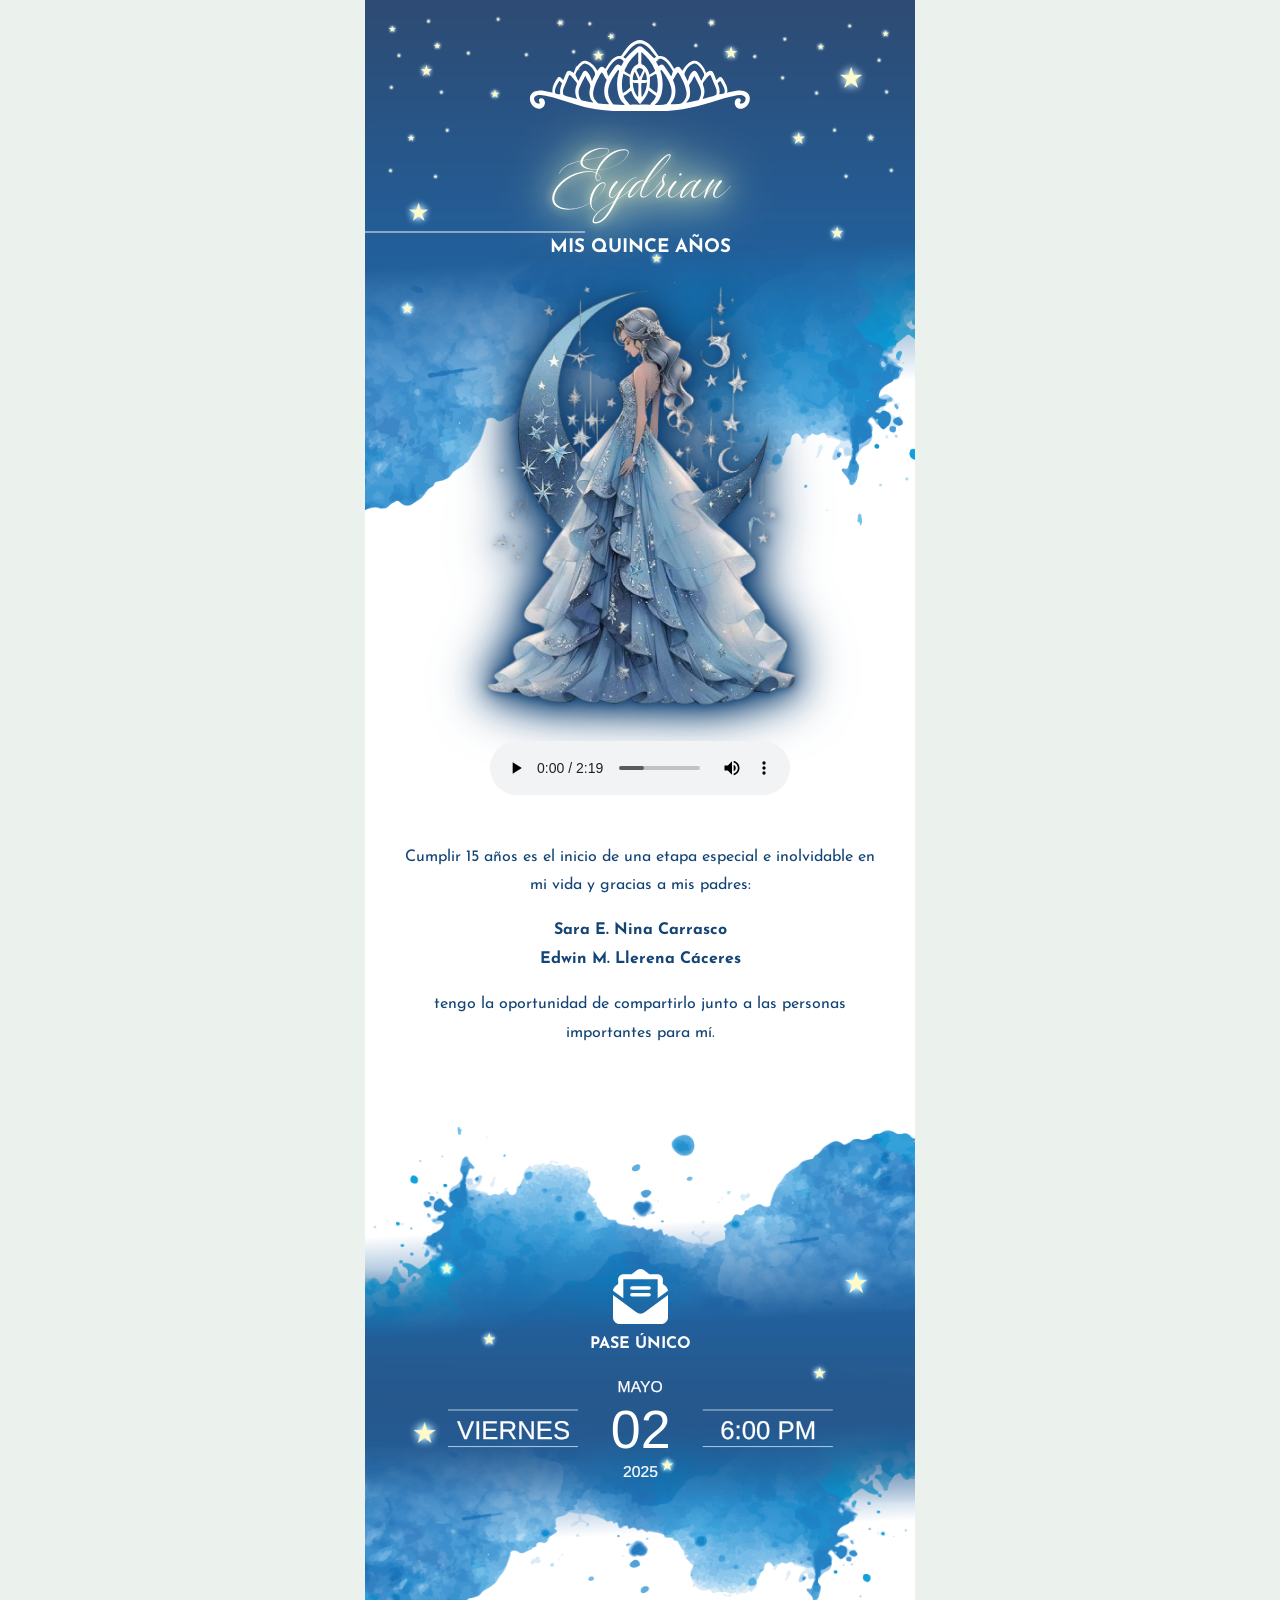
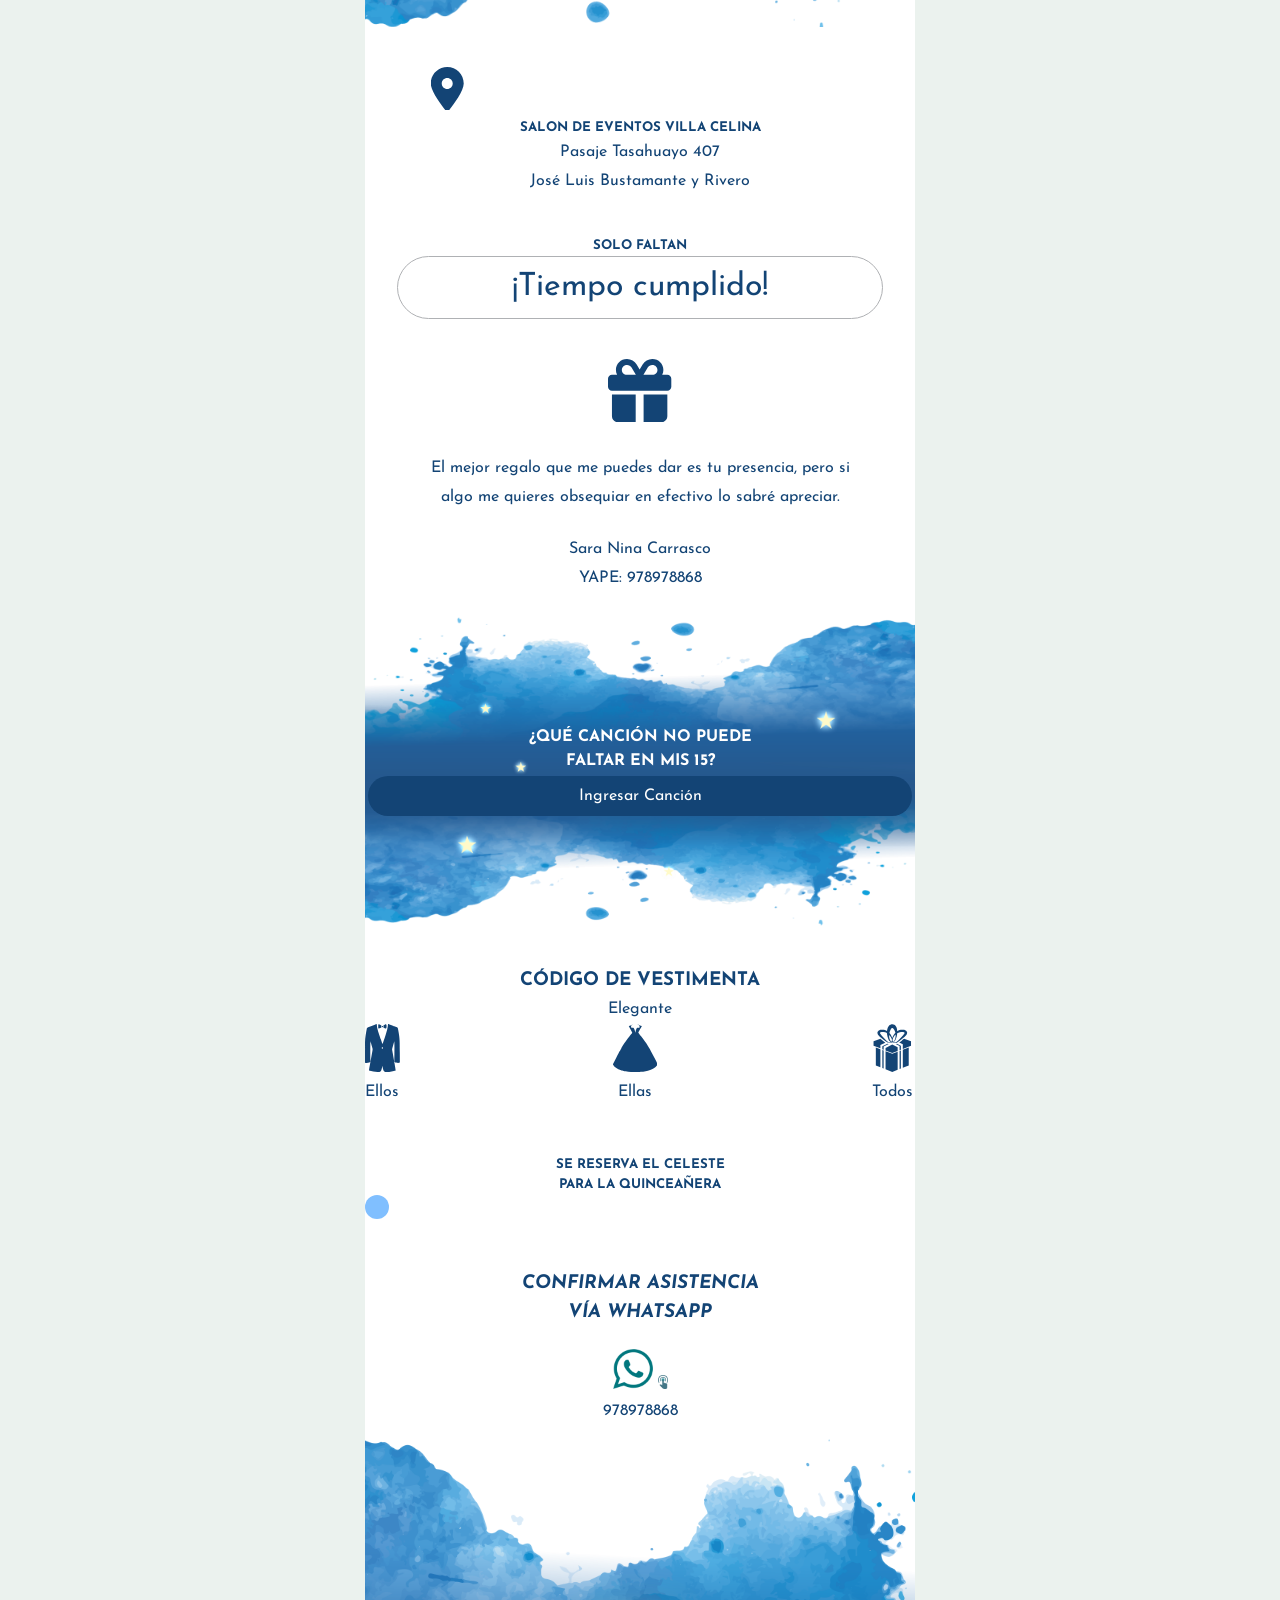
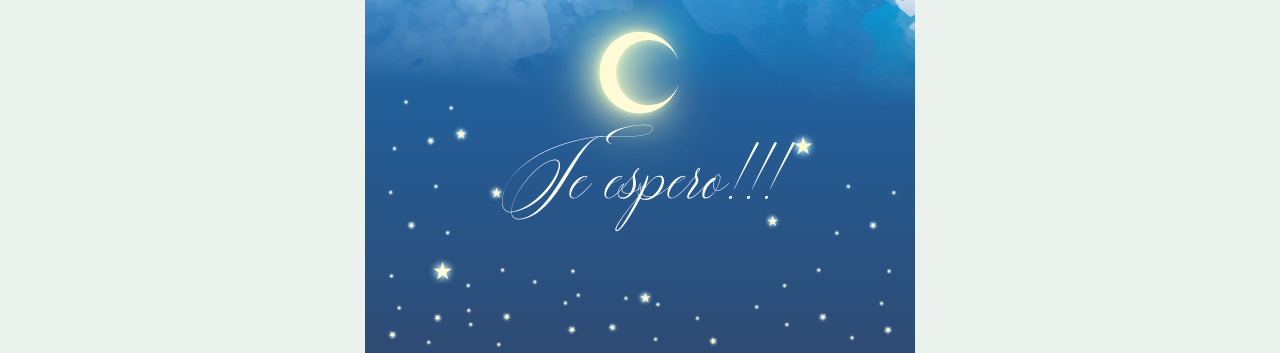
==== commit 3cda45cc: "avence 95 %" ====
--- a/index.html
+++ b/index.html
@@ -17,7 +17,7 @@
     <meta data-n-head="ssr" data-hid="description" name="description" 
         content=" Cumplir 15 años es el inicio de una etapa especial e inolvidable en mi vida
         y gracias a mis padres tengo la oportunidad de compartirlo junto a las personas
-        importantes para mi | Fecha 02 Mayo 2025 - 6pm">
+        importantes para mí | Fecha 02 Mayo 2025 - 6pm">
 </head>
 <body>
     <div class="container">
@@ -35,7 +35,7 @@
                     <span class="divider1"></span>
                     <h3 class="uppercase text-white ">Mis Quince años</h3>
                     <div class="slide__img-principal">
-                        <img class="efecto-resplandor" src="img/perfil_1.png" alt="">
+                        <img class="efecto-resplandor-quinceañera" src="img/perfil_1.png" alt="">
                     </div>
                     <div class="contentAudio">
                         <audio id="miAudio" class="miAudio" controls>
@@ -44,8 +44,6 @@
                           </audio>
                     </div>
                     <br>
-                    <br>
-                    <br>
                     <p class="frase1">
                         Cumplir 15 años es el inicio de una etapa especial e inolvidable en mi vida
                         y gracias a mis padres:
@@ -60,7 +58,7 @@
 
                      <p class="frase1">
                         tengo la oportunidad de compartirlo junto a las personas
-                        importantes para mi.
+                        importantes para mí.
                     </p>
                    
                     <br>
@@ -77,7 +75,7 @@
             </div>
             <div class="item-row">
                 <br>
-                <img class="efecto-resplandor" src="img/fecha-hora.svg" width="70%" alt="">
+                <img src="img/fecha-hora.svg" width="70%" alt="">
             </div>
 
             
@@ -136,7 +134,7 @@
                     <br />
                     <p>
                         El mejor regalo que me puedes dar es tu presencia, 
-                        pero si algo me quieres obsequiar en efectivo lo sabre apreciar. 
+                        pero si algo me quieres obsequiar en efectivo lo sabré apreciar. 
                     </p>
                     <br/>
                     <p>
@@ -156,7 +154,11 @@
             <div class="item-row">
                 <div class="body-regalos__item-1 text-center">
                     <h4>¿Qué Canción no puede <br> faltar en mis 15?</h4>
-                    <button class="btn-cancion" onclick="abrirPopup()">Ingresar Canción</button>
+                    <!-- <button class="btn-cancion" onclick="abrirPopup()">Ingresar Canción</button> -->
+                    <a class="btn-cancion" href="https://api.whatsapp.com/send?phone=51961216631&text=Hola Eydrian, la cancion que quiero es  " target="_blank">
+                        Ingresar Canción
+                        <!-- +51 961216631 -->
+                    </a>
                 </div>
             </div>
         </div>
@@ -194,7 +196,7 @@
                             <div>Ellas</div>
                         </div>
                         <div class="d-block">
-                            <svg class="icon-regalo" xmlns="http://www.w3.org/2000/svg" xml:space="preserve" width="43.802mm" height="47.1mm" version="1.1" style="shape-rendering:geometricPrecision; text-rendering:geometricPrecision; image-rendering:optimizeQuality; fill-rule:evenodd; clip-rule:evenodd"
+                            <svg class="codigoVestimenta" xmlns="http://www.w3.org/2000/svg" xml:space="preserve" width="43.802mm" height="47.1mm" version="1.1" style="shape-rendering:geometricPrecision; text-rendering:geometricPrecision; image-rendering:optimizeQuality; fill-rule:evenodd; clip-rule:evenodd"
                             viewBox="0 0 4380.2 4710" xmlns:xlink="http://www.w3.org/1999/xlink" xmlns:xodm="http://www.corel.com/coreldraw/odm/2003">
                             <g id="Capa_x0020_1">
                             <metadata id="CorelCorpID_0Corel-Layer"/>
@@ -241,10 +243,10 @@
             </div>
         </div>
         <div class="slide bg-end pb-5"> <!--  icon-luna - te eperamos -->
-            <img src="img/luna.svg" class="img-luna pt-5" alt="luna" width="15%">
+            <img src="img/luna.svg" class="img-luna efecto-resplandor pt-5" alt="luna" width="15%">
             <div class="pb-5">
                 <h2>
-                    <i>Te espero!!!</i>
+                    <i class="teEspero">Te   espero!!!</i>
                 </h2><br>
             </div>
         </div>
--- a/css/style.css
+++ b/css/style.css
@@ -44,7 +44,7 @@
     /* --text-color-general:#01777e; */
     /* --text-color-general:#80BFFF; */
     --text-color-general:#134475;
-    
+    --resplandor-claro:#f3fcc3;
     
     --main-bg-color-white:#fff;
     --text-color-fondo-oscuro:#fff;
@@ -120,7 +120,13 @@
 }
 .font-Silenter{
     font-family: "Silenter", sans-serif;
-    text-transform:capitalize; 
+    text-transform:none; 
+}
+.teEspero{
+  font-family: "Silenter", sans-serif;
+  font-size: 3em;
+  text-transform:none; 
+  font-weight: normal;
 }
 .divider1{
     border-top: 2px solid #ffffff76;
@@ -145,8 +151,10 @@
     color: var(--text-color-general);
 }
 .icon-regalo, .codigoVestimenta {
-    width: 35px;
-    height: auto;
+    /* width: 35px;
+    height: auto; */
+    height: 3em;
+    width: auto;
 }
 .icon-regalo .fil0, .codigoVestimenta .fil0{
     fill: var(--text-color-general);
@@ -157,7 +165,7 @@
 }
 .btn-cancion{
     padding: 0.5em;
-    color: #fff;
+    color: #ffffff!important;
     background-color: var(--text-color-general);
     border-color: var(--text-color-general);
     border-radius: 3em;
@@ -385,11 +393,11 @@
   }
 
   audio {
-    width: 70%;
+    /* width: 30%; */
     outline: none;
     border-radius: 10px;
-    position: absolute;
-    left:15%;
+    /* position: absolute; */
+    /* left:30%; */
   }
 
   /* Estilo visual para los controles del audio (solo navegadores WebKit como Chrome/Safari) */
@@ -412,23 +420,38 @@
   }
 
 .img-luna{
-    filter: drop-shadow(0 0 5px var(--text-color-general))
-    drop-shadow(0 0 15px var(--text-color-general))
-    drop-shadow(0 0 25px var(--text-color-general));
+    filter: drop-shadow(0 0 5px #eaff70)
+    drop-shadow(0 0 15px #eaff70)
+    drop-shadow(0 0 25px #eaff70);
 }
 .efecto-resplandor{
-    filter: drop-shadow(0 0 5px var(--text-color-general))
-    drop-shadow(0 0 15px var(--text-color-general))
-    drop-shadow(0 0 25px var(--text-color-general));
-    animation: pulso 2s infinite;
-}
-
-@keyframes pulso {
+    filter: drop-shadow(0 0 5px var(--resplandor-claro))
+    drop-shadow(0 0 15px var(--resplandor-claro))
+    drop-shadow(0 0 25px var(--resplandor-claro));
+    animation: pulsoClaro 5s infinite;
+}
+@keyframes pulsoOscuro {
+  0%, 100% {
+    filter: drop-shadow(0 0 5px var(--text-color-general));
+  }
+  50% {
+    filter: drop-shadow(0 0 20px var(--text-color-general));
+  }
+}
+
+.efecto-resplandor-quinceañera{
+  filter: drop-shadow(0 0 5px var(--text-color-general))
+  drop-shadow(0 0 15px var(--text-color-general))
+  drop-shadow(0 0 25px var(--text-color-general));
+  animation: pulsoOscuro 2s infinite;
+}
+
+@keyframes pulsoClaro {
     0%, 100% {
-      filter: drop-shadow(0 0 5px var(--text-color-general));
+      filter: drop-shadow(0 0 5px var(--resplandor-claro));
     }
     50% {
-      filter: drop-shadow(0 0 20px var(--text-color-general));
+      filter: drop-shadow(0 0 20px var(--resplandor-claro));
     }
   }
   
@@ -529,14 +552,17 @@
 }
 
 /* ---------------------- CUANDO ES MOVIL ---------------------- */
-
-@media (min-height< 681px) {
-    body{
+@media screen and (max-width: 480px) { 
+    /* body{
         background-color: var(--main-bg-color);
         text-align: center;
-        /* margin-top: 10%;
-        margin-bottom: 10%;
-        padding:10%; */
-    }
-}
-
+    } */
+    /* audio {
+      width: 80%;
+      outline: none;
+      border-radius: 10px;
+      position: absolute;
+      left:15%;
+    } */
+}
+
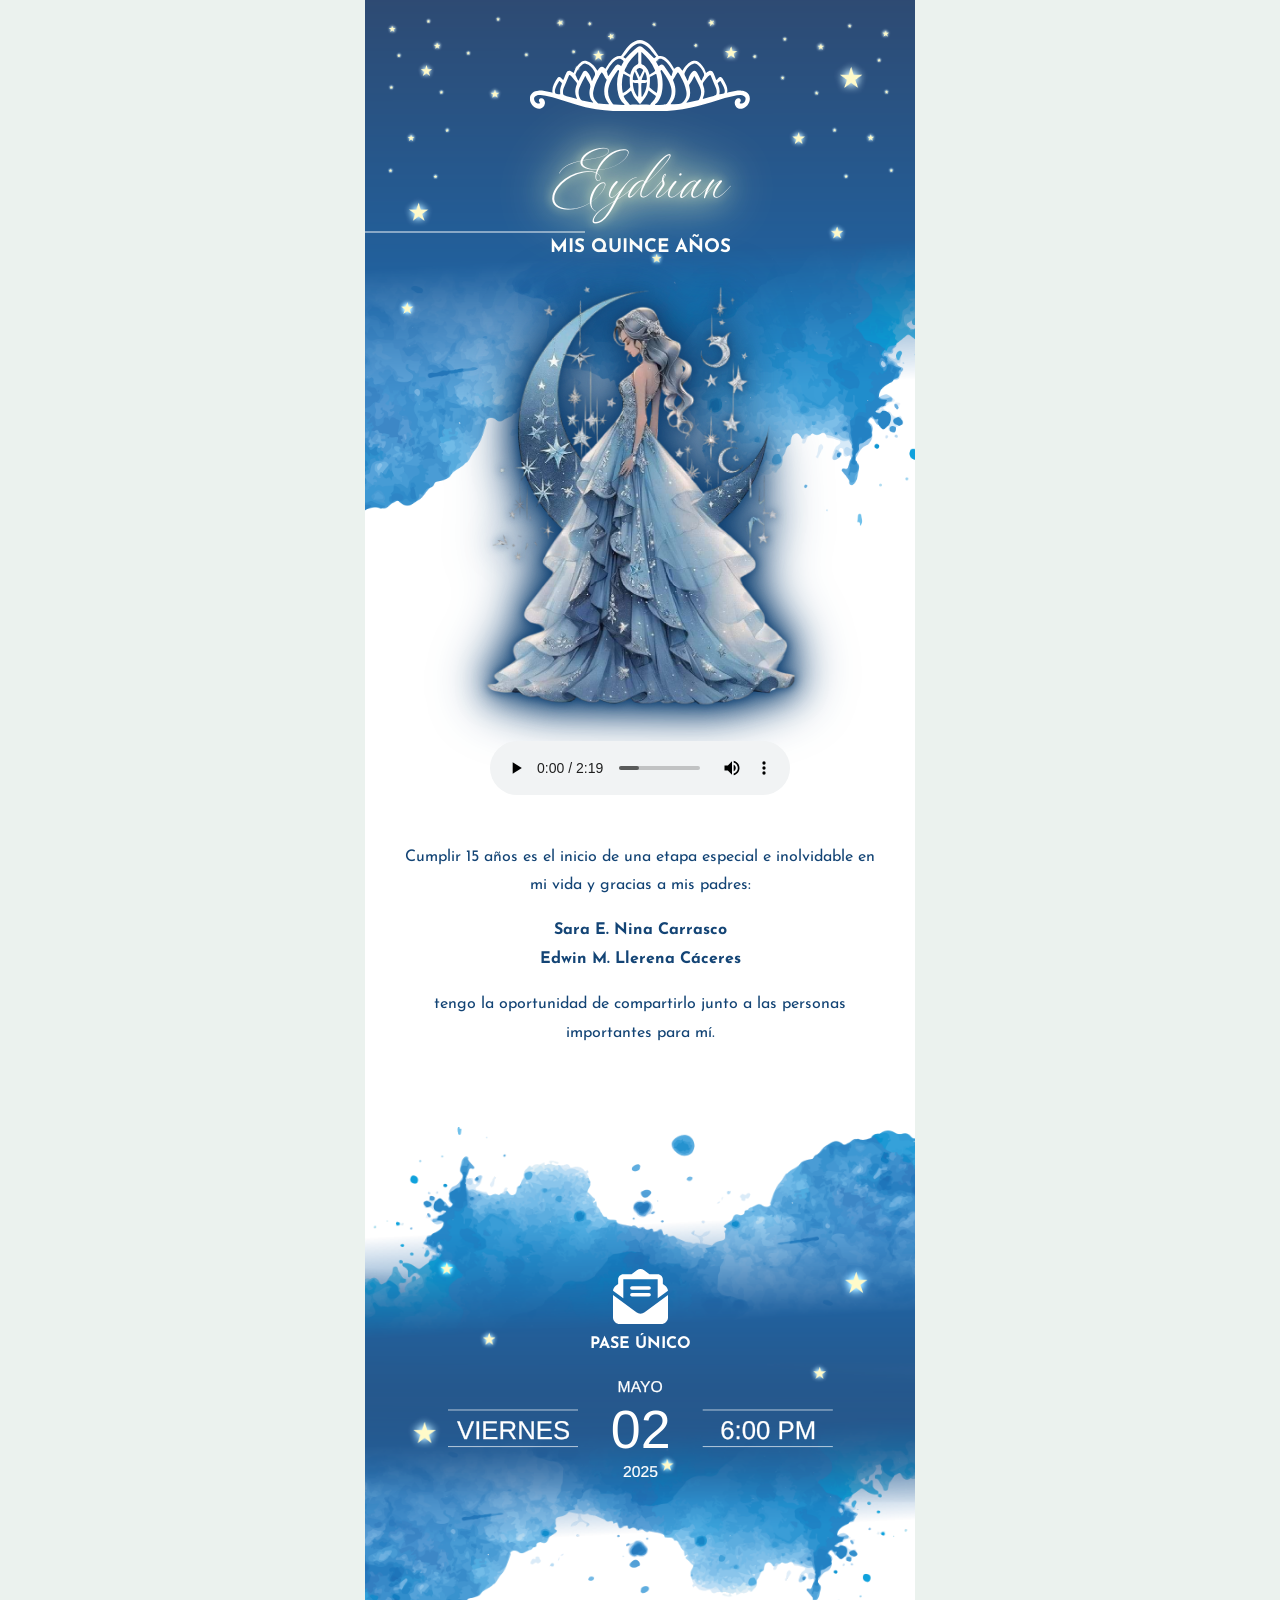
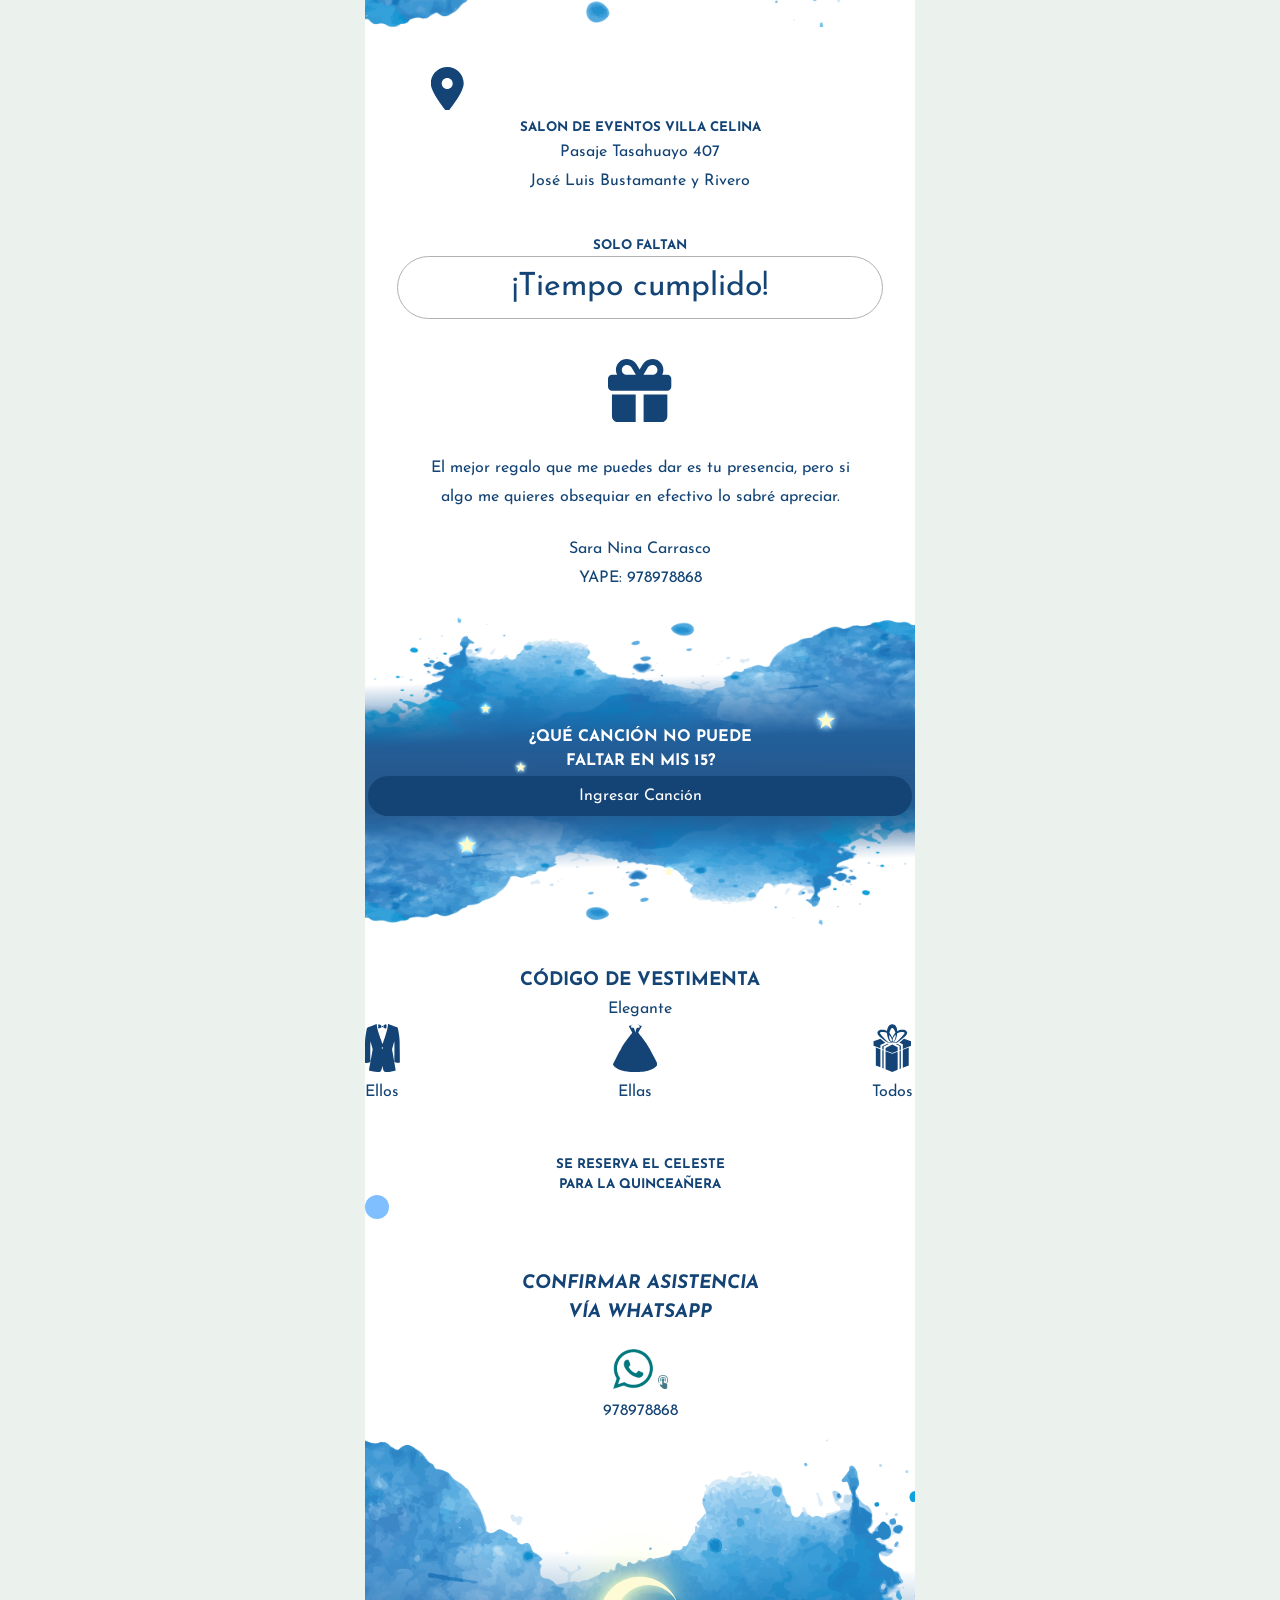
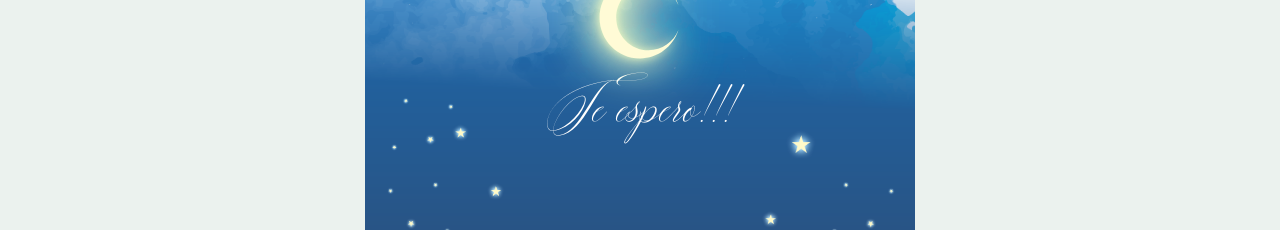
==== commit 837a5f69: "." ====
--- a/index.html
+++ b/index.html
@@ -242,7 +242,7 @@
                 </div>
             </div>
         </div>
-        <div class="slide bg-end pb-5"> <!--  icon-luna - te eperamos -->
+        <div class="slide bg-end"> <!--  icon-luna - te eperamos -->
             <img src="img/luna.svg" class="img-luna efecto-resplandor pt-5" alt="luna" width="15%">
             <div class="pb-5">
                 <h2>
--- a/css/style.css
+++ b/css/style.css
@@ -124,7 +124,7 @@
 }
 .teEspero{
   font-family: "Silenter", sans-serif;
-  font-size: 3em;
+  font-size: 2em;
   text-transform:none; 
   font-weight: normal;
 }
@@ -486,12 +486,12 @@
     color: white;
   }
   .bg-end{
-    padding: 0;
+    padding: 6em 0em 0.5em 0em;
     background-color: white;
     background: url(../img/fondo-azul-end.png);
     background-size: cover;
     background-repeat: no-repeat;
-    height: 515.92px;
+    /* height: 515.92px; */
     align-content:end;
     color: white;
   }
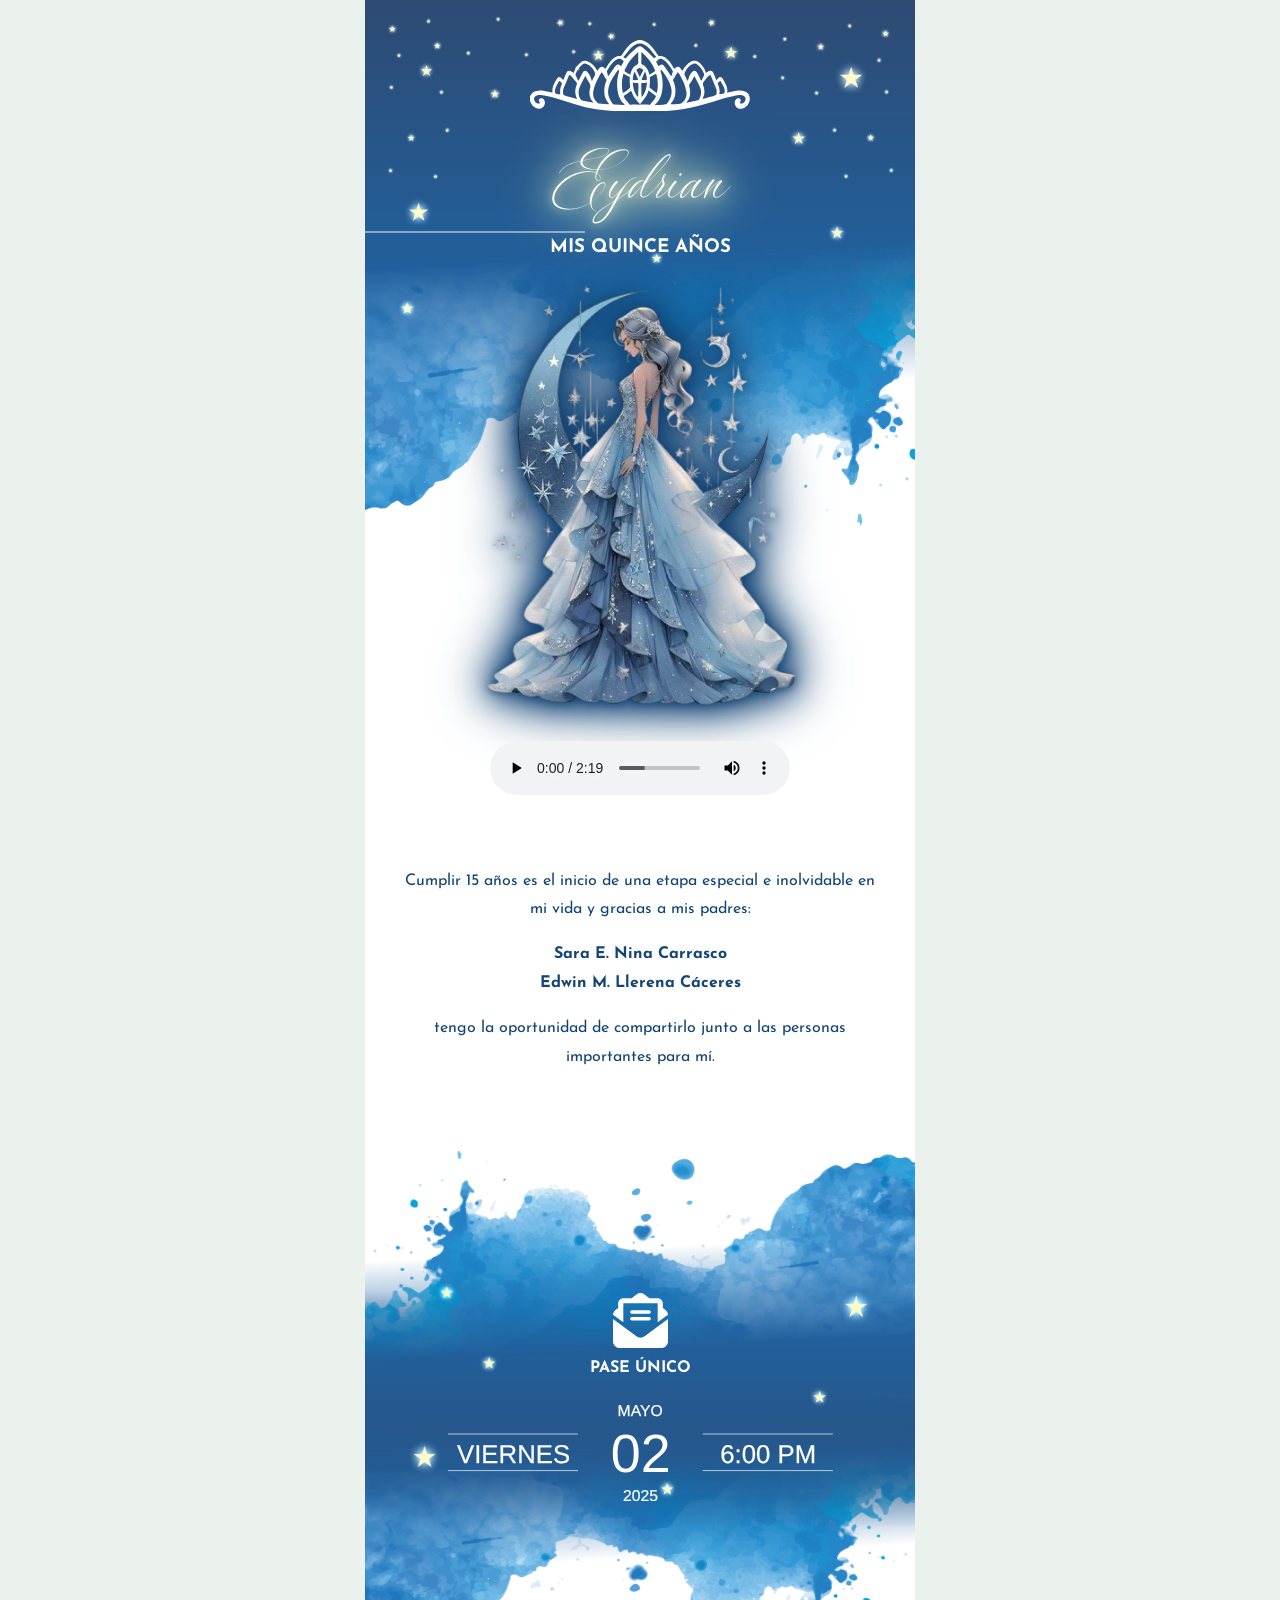
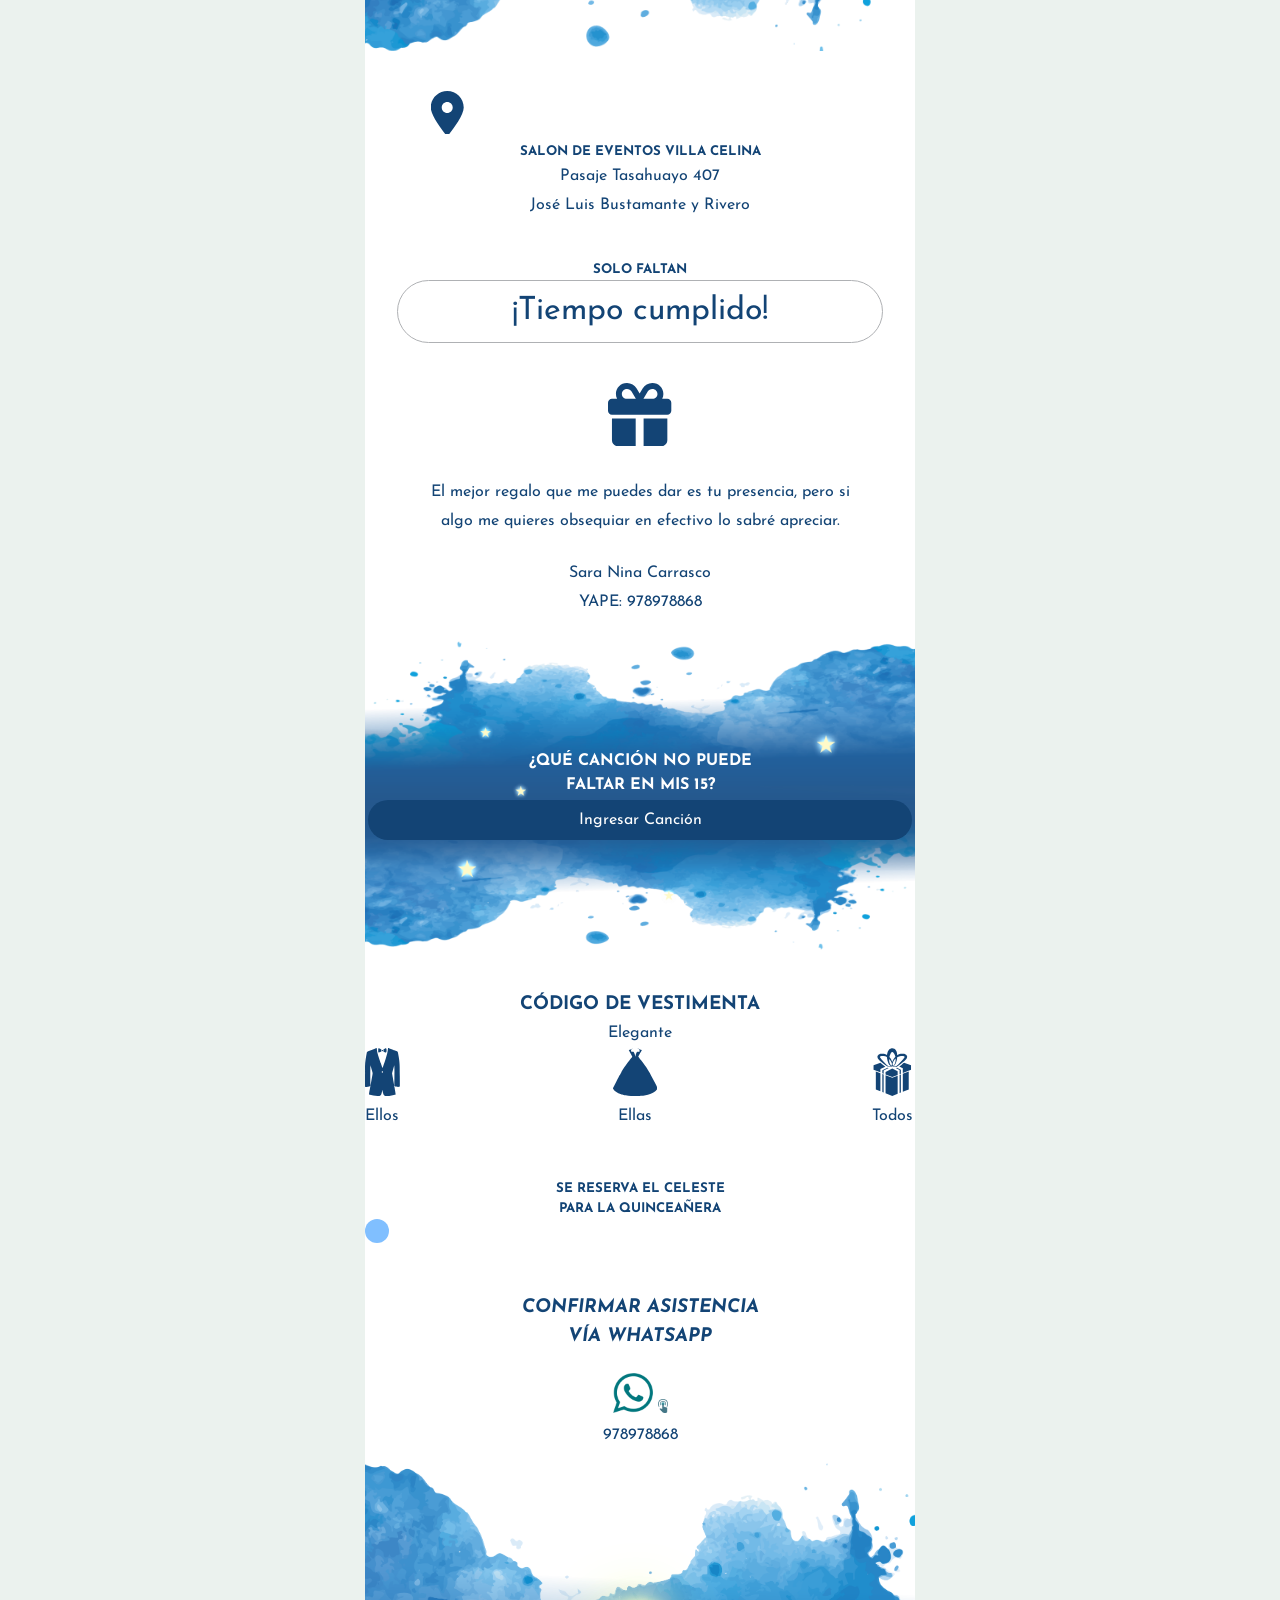
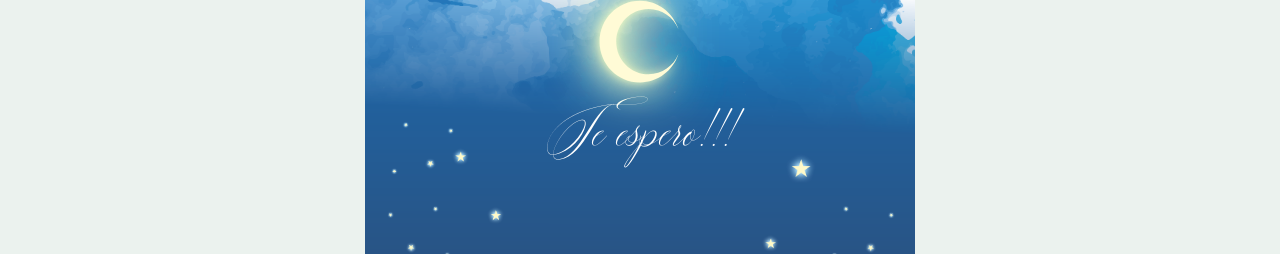
==== commit 256fafa4: "." ====
--- a/index.html
+++ b/index.html
@@ -44,7 +44,7 @@
                           </audio>
                     </div>
                     <br>
-                    <p class="frase1">
+                    <p class="frase1 pt-5">
                         Cumplir 15 años es el inicio de una etapa especial e inolvidable en mi vida
                         y gracias a mis padres:
                     </p>
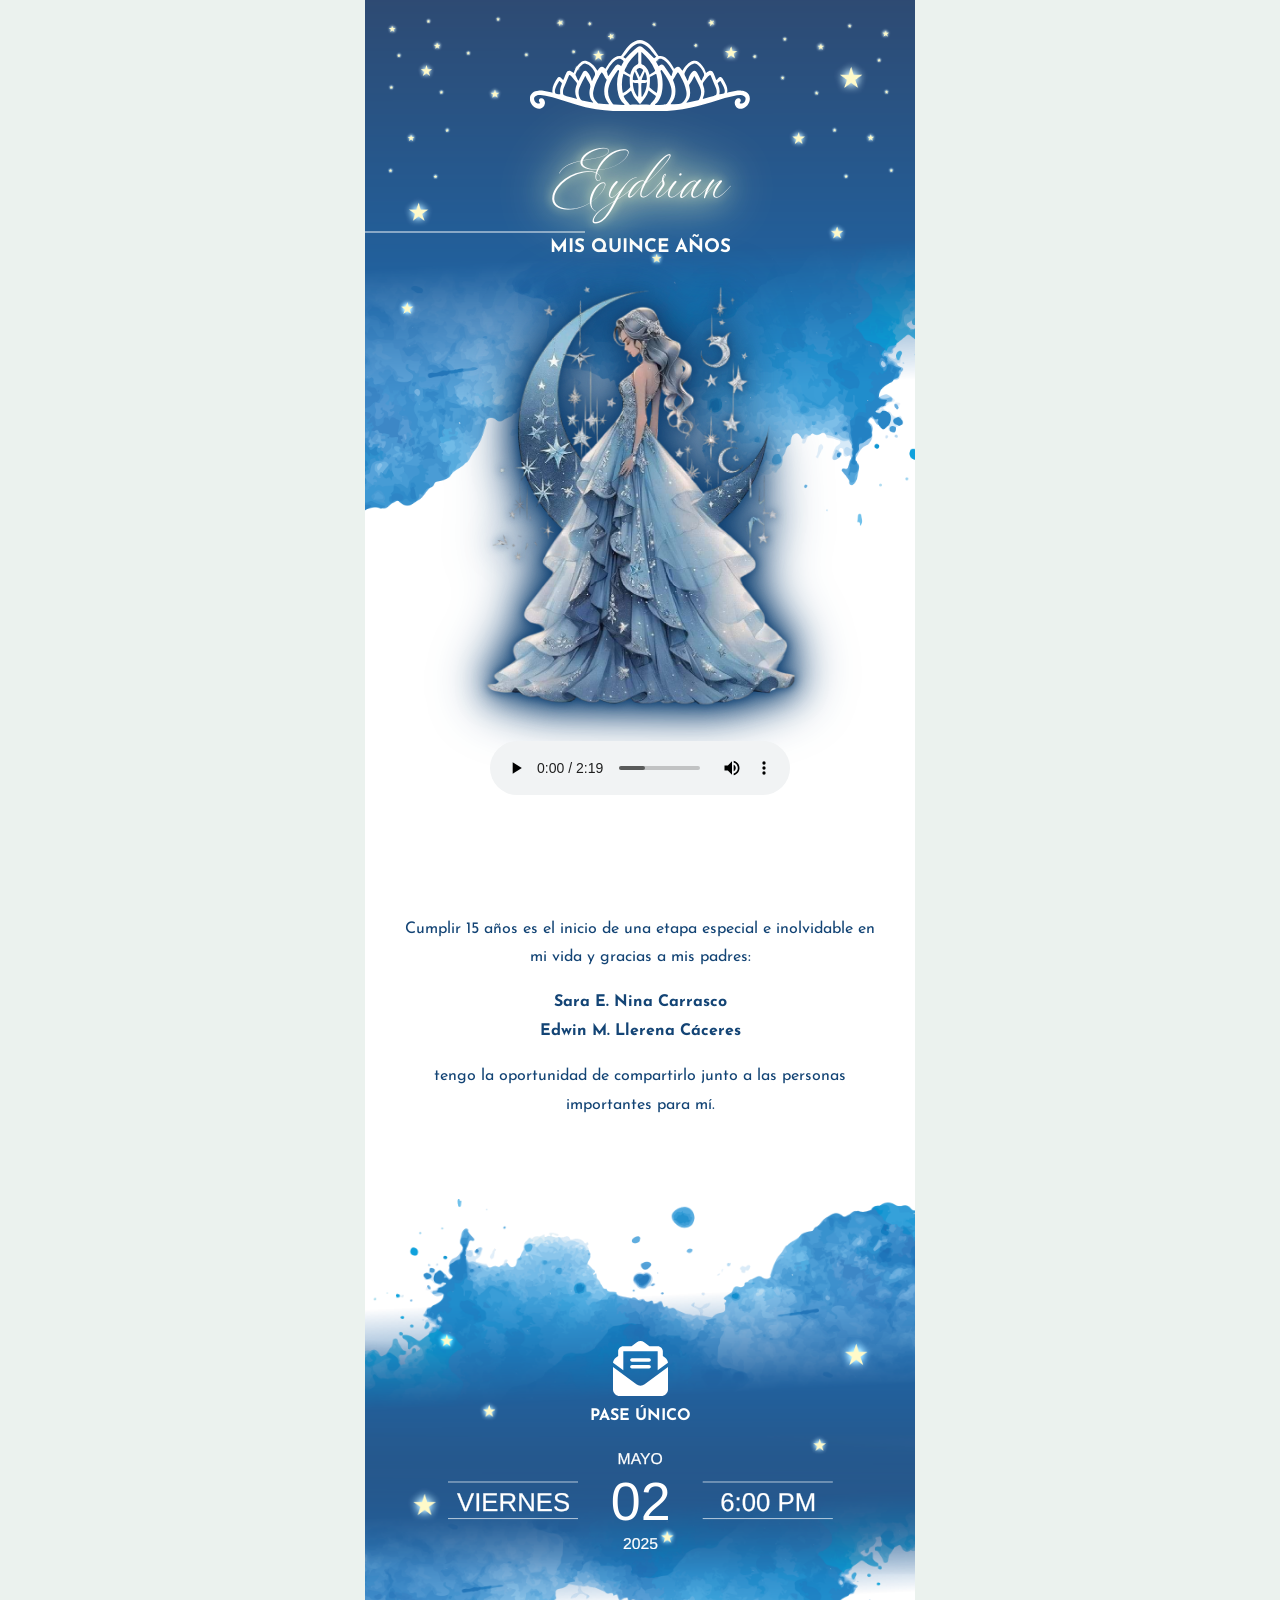
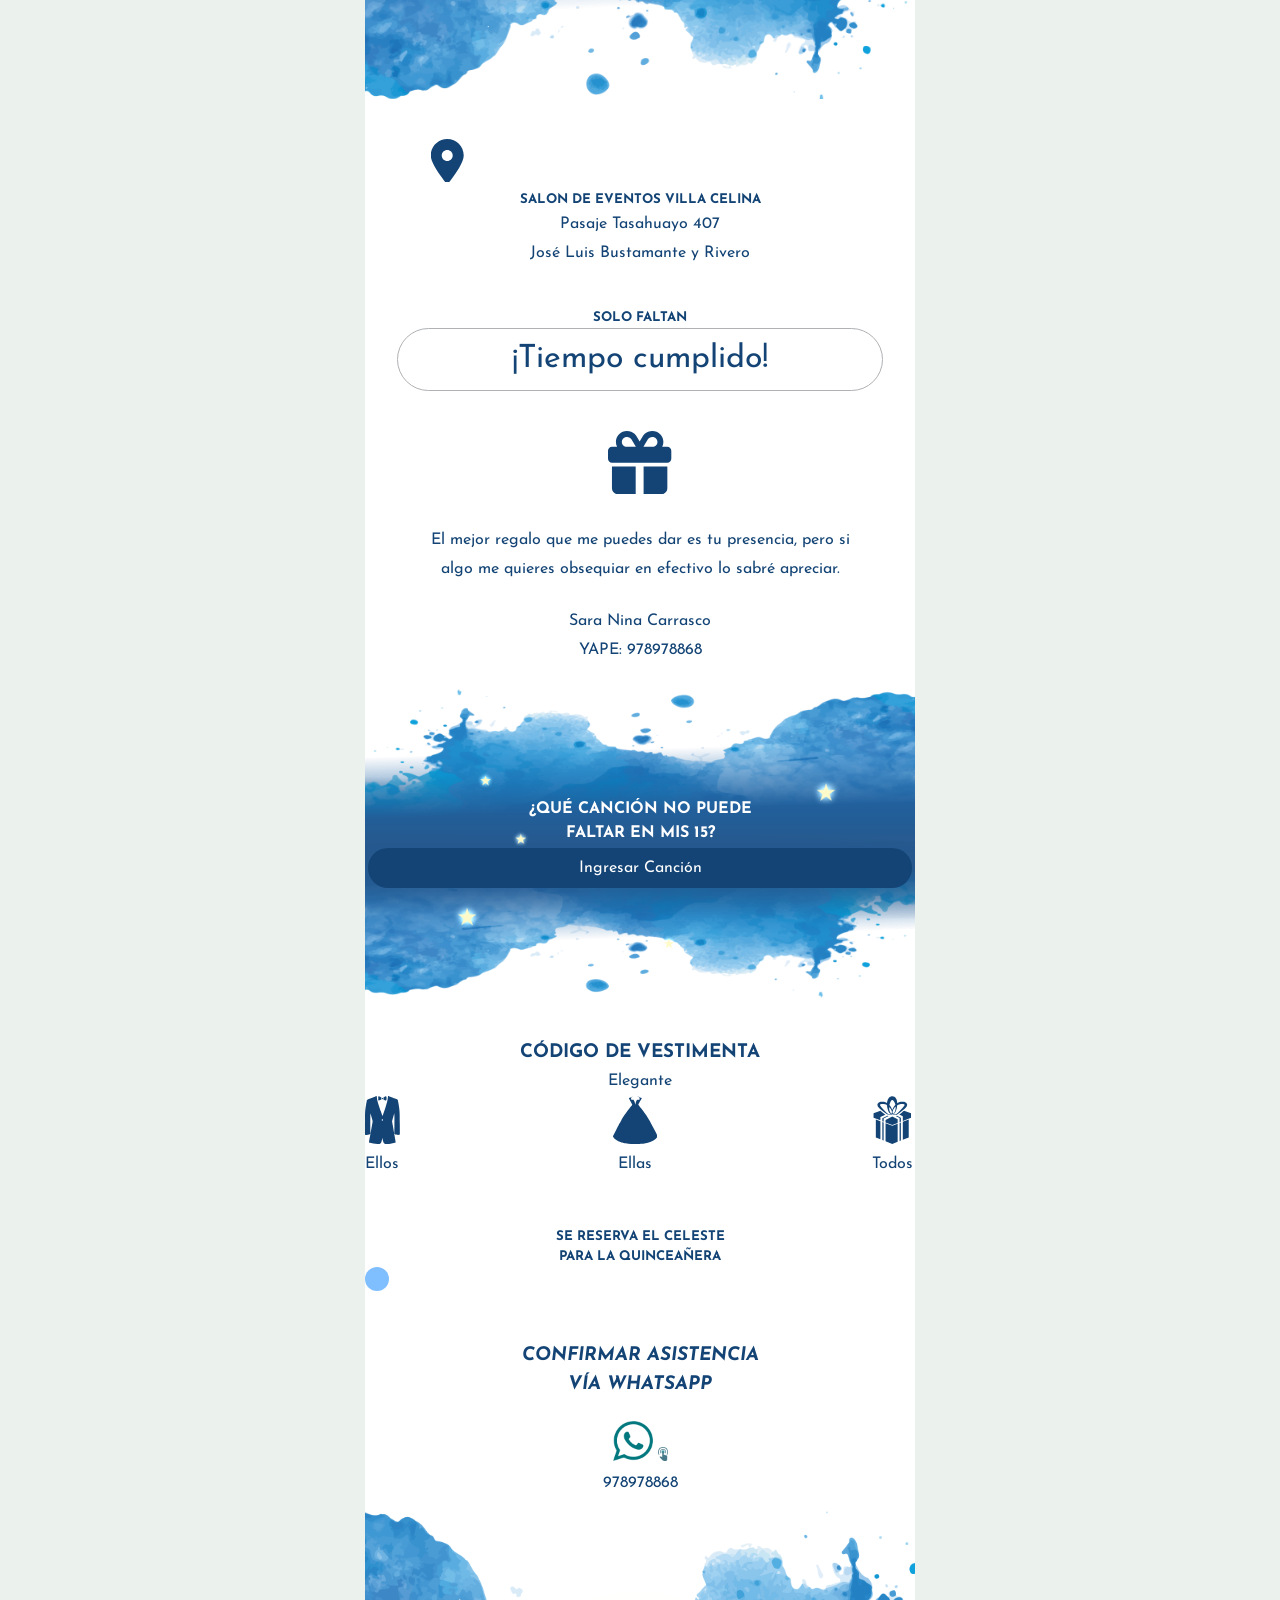
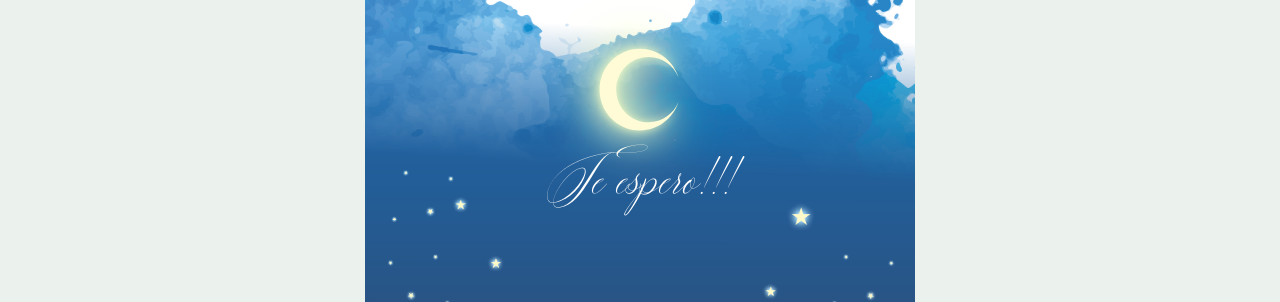
==== commit 4a89e985: "." ====
--- a/index.html
+++ b/index.html
@@ -43,6 +43,8 @@
                             Tu navegador no soporta audio HTML5.
                           </audio>
                     </div>
+                    <br>
+                    <br>
                     <br>
                     <p class="frase1 pt-5">
                         Cumplir 15 años es el inicio de una etapa especial e inolvidable en mi vida
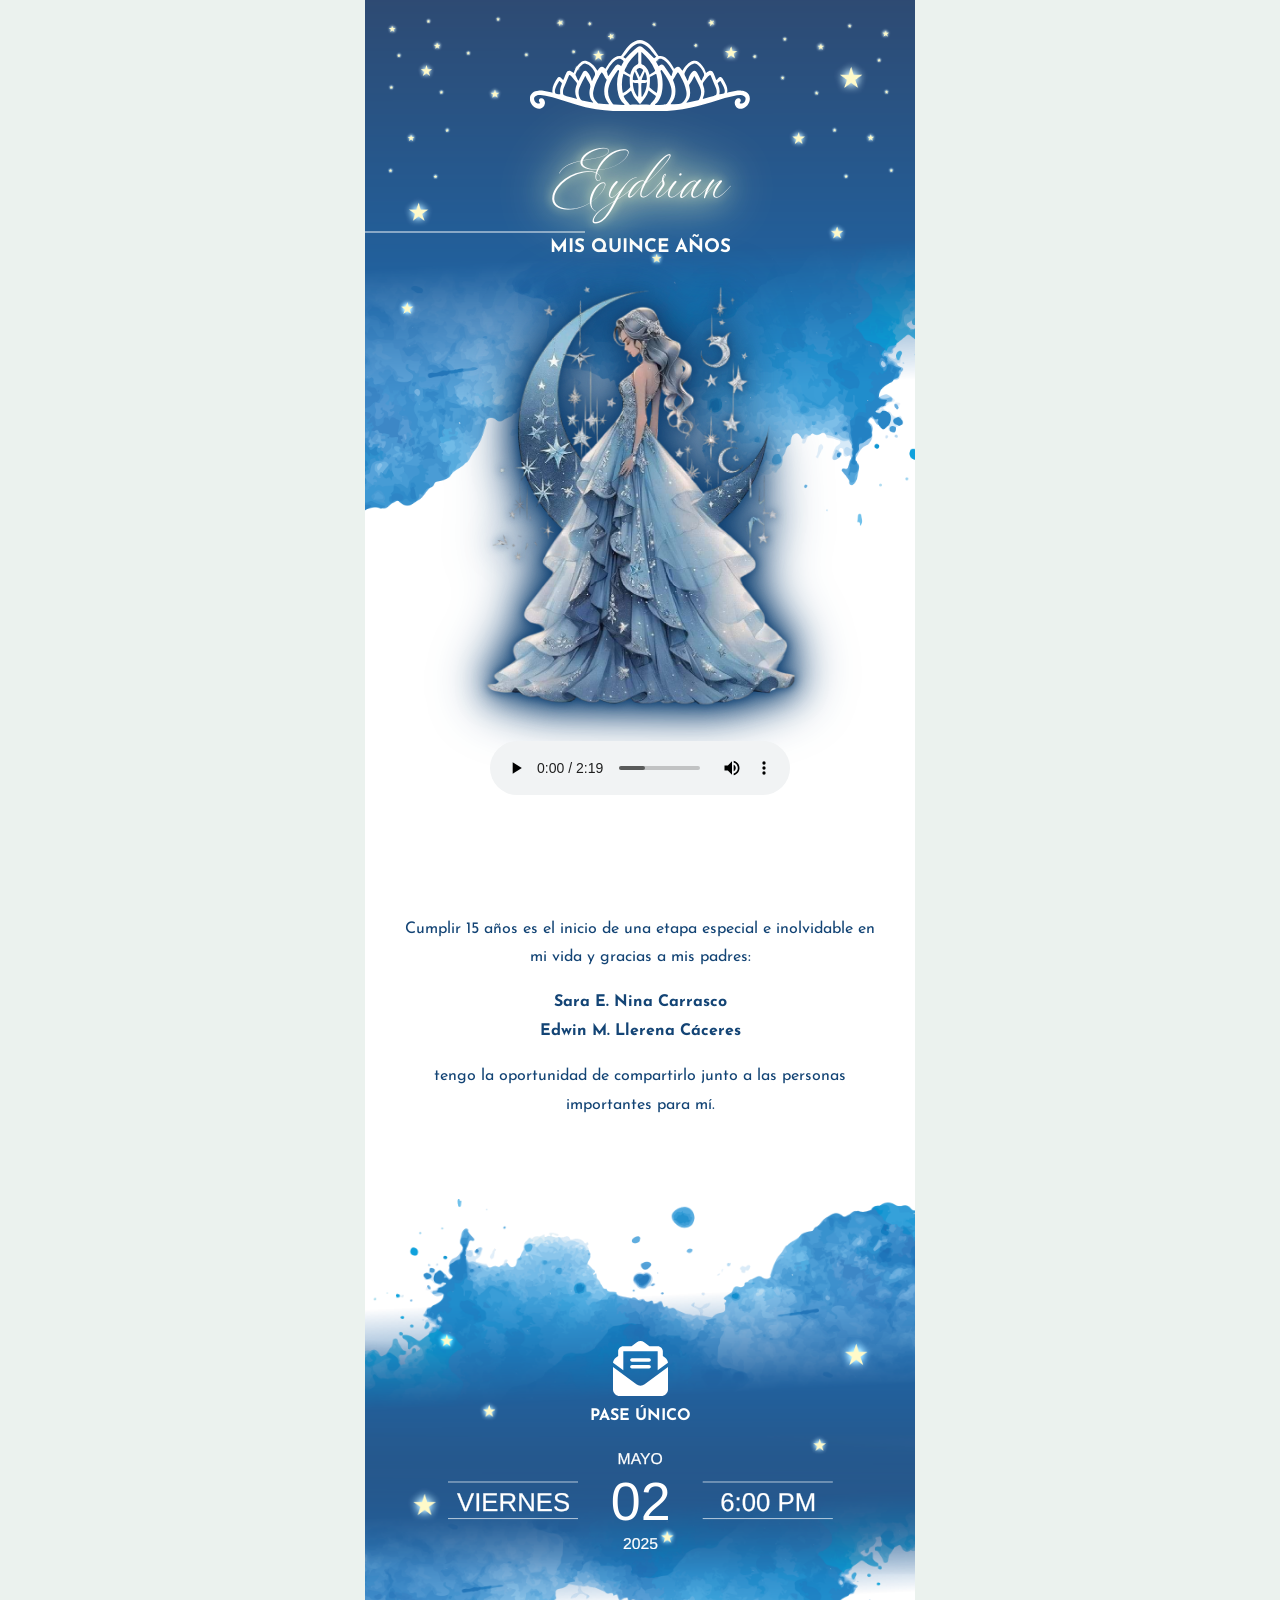
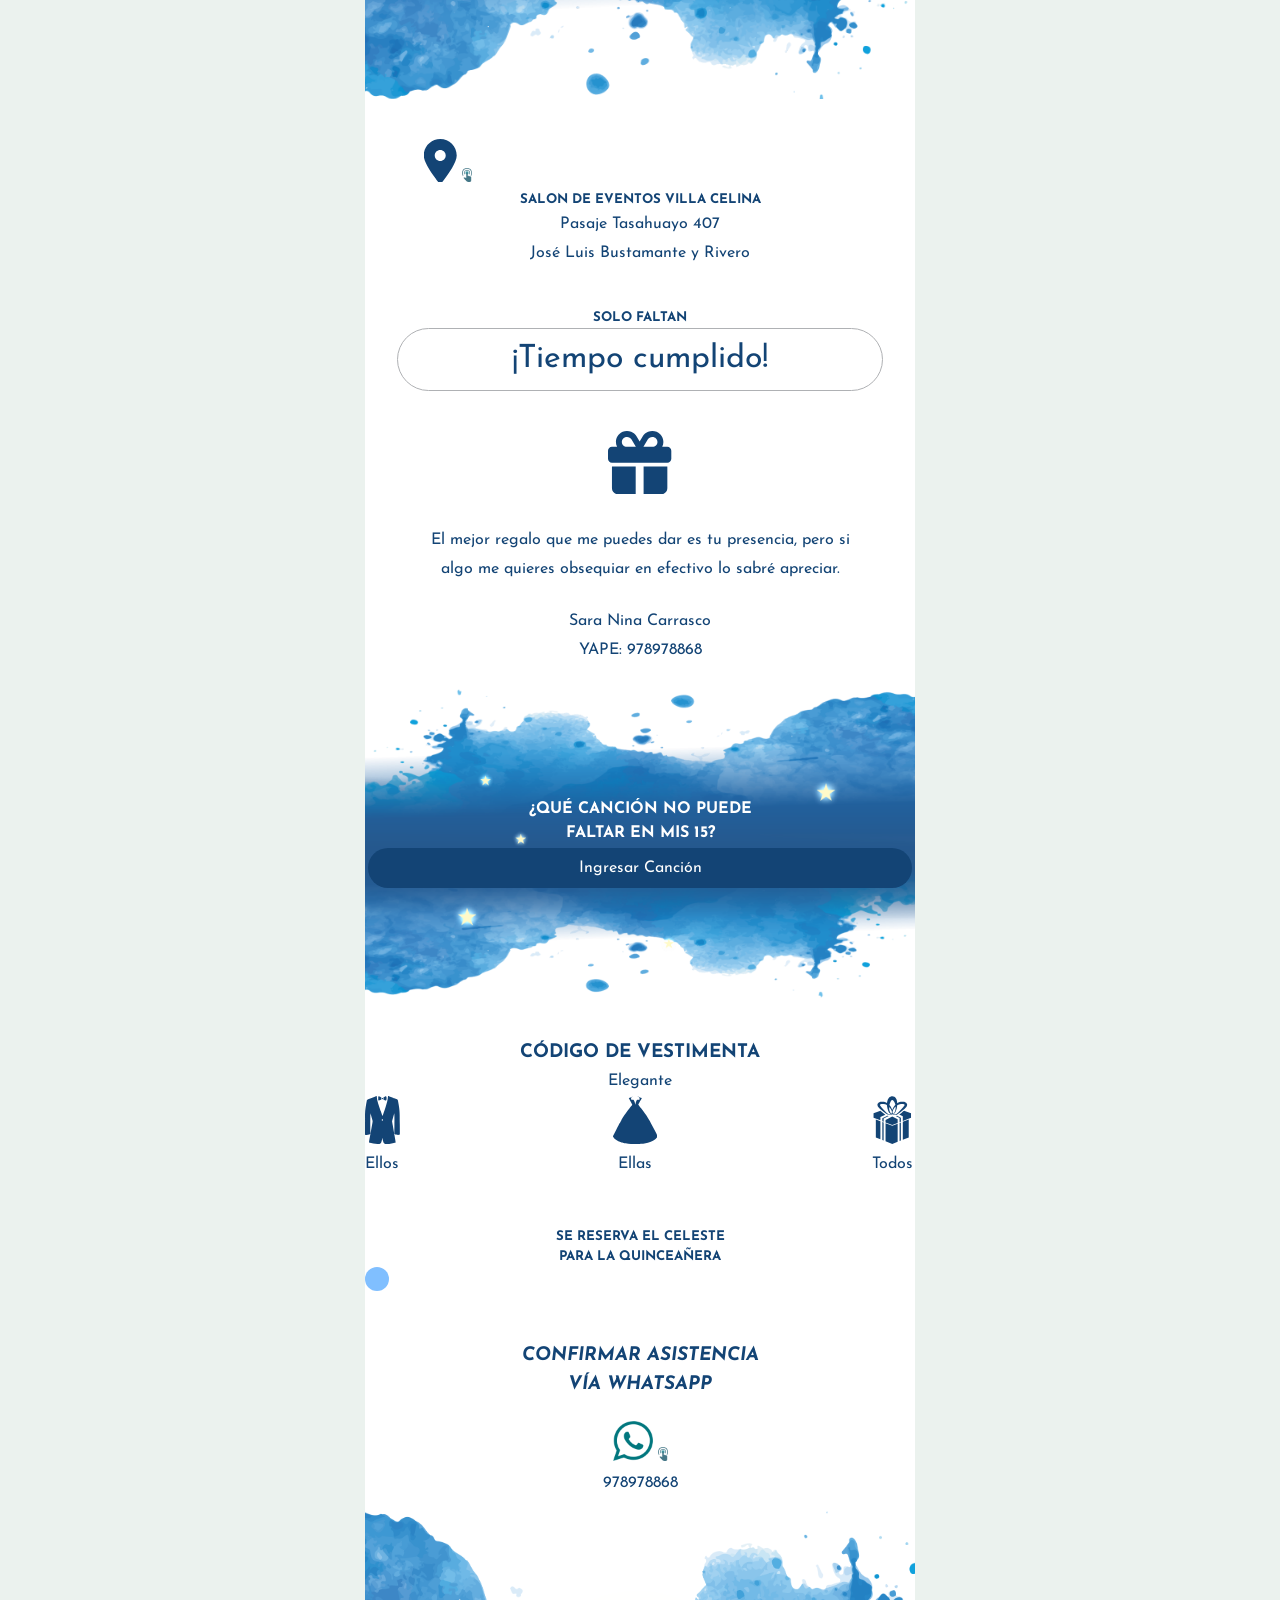
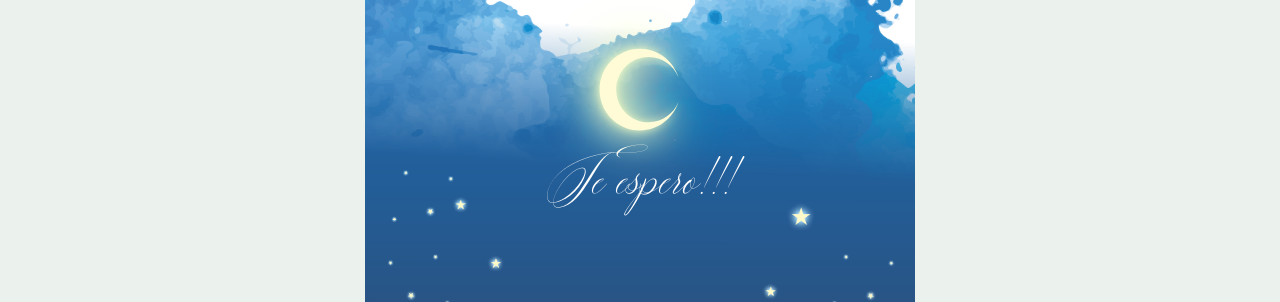
==== commit d06c3890: "icono manito en ubicacion" ====
--- a/index.html
+++ b/index.html
@@ -93,6 +93,7 @@
                             <path class="fil0" d="M534.76 1257.06c129.08,-161.54 423.47,-553.05 423.47,-772.95 0,-266.71 -216.39,-483.1 -483.1,-483.1 -266.71,0 -483.1,216.39 -483.1,483.1 0,219.9 294.39,611.41 423.47,772.95 30.95,38.49 88.31,38.49 119.26,0l0 0zm-59.63 -933.99c88.92,0 161.03,72.11 161.03,161.04 0,88.92 -72.11,161.03 -161.03,161.03 -88.92,0 -161.03,-72.11 -161.03,-161.03 0,-88.93 72.11,-161.04 161.03,-161.04z"/>
                             </g>
                         </svg>
+                        <img src="img/clic.png" class="icon-clic-whatsapp">
                     </a>
                 </div>
                 <h5>Salon de eventos Villa Celina</h5>
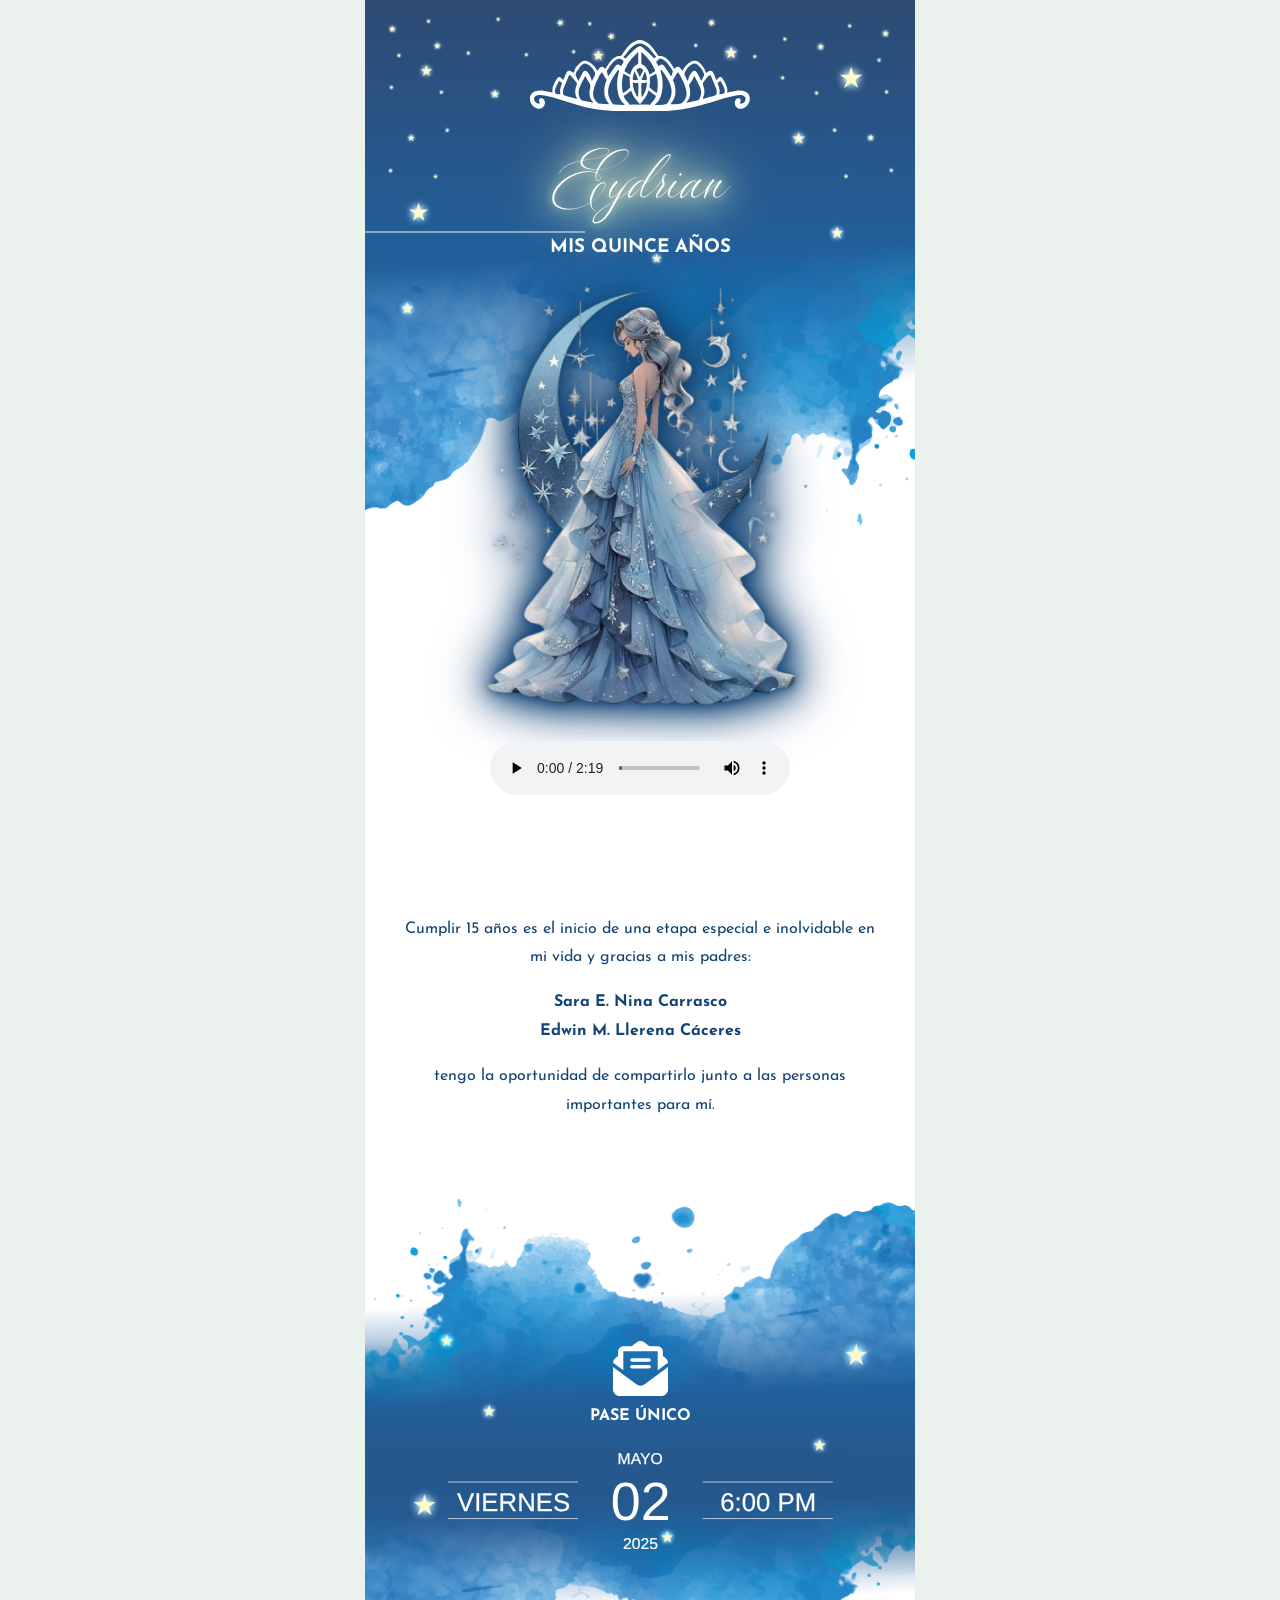
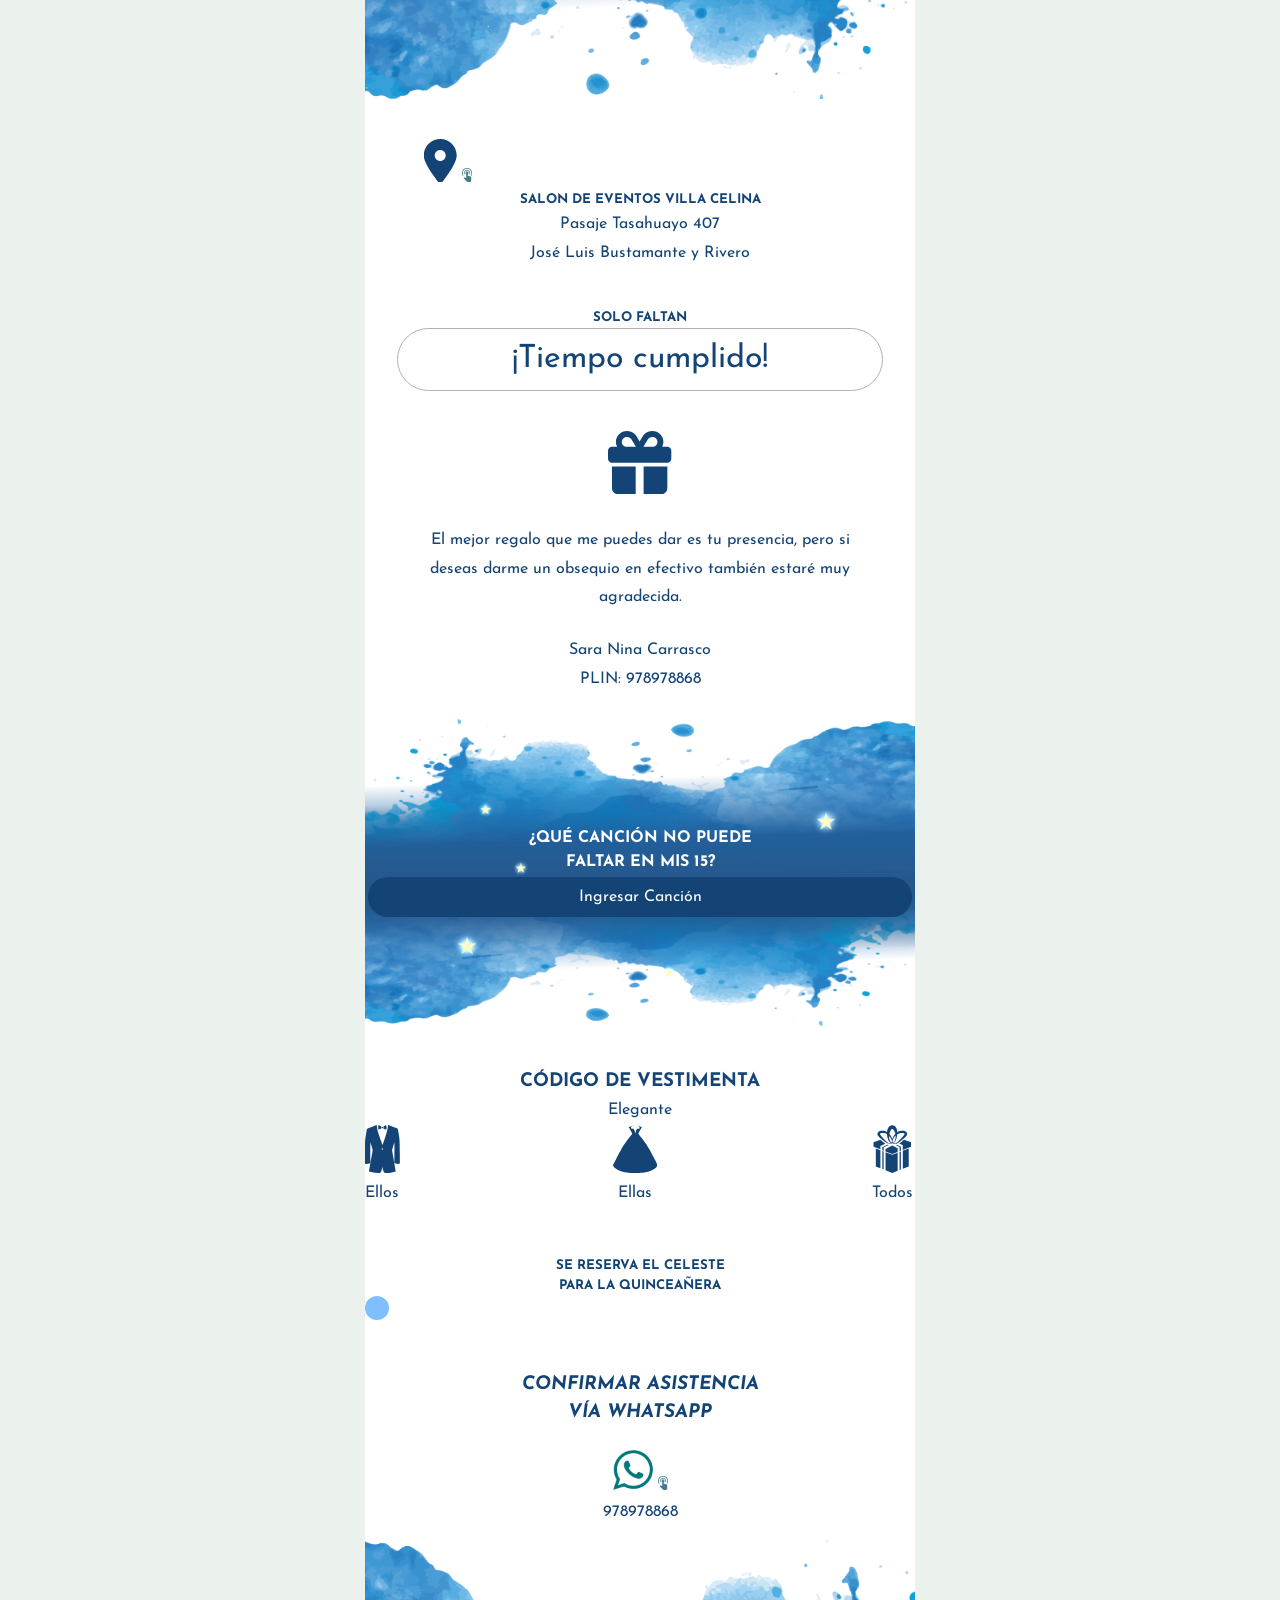
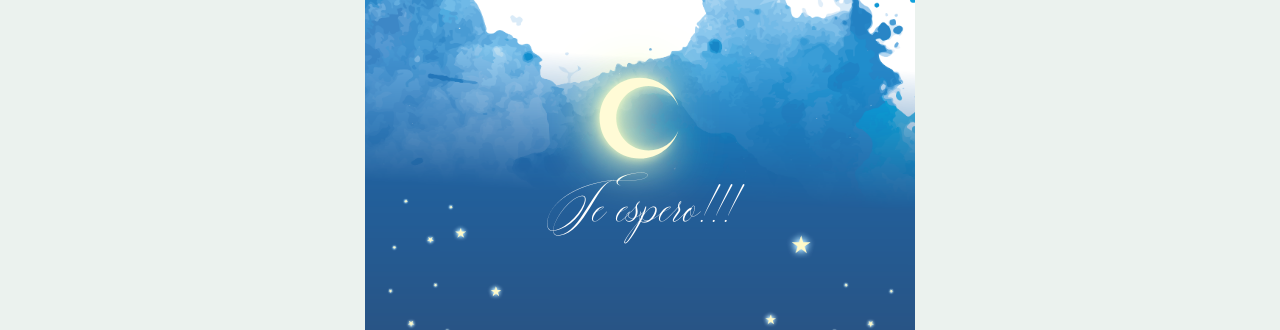
==== commit 4295d63c: "." ====
--- a/index.html
+++ b/index.html
@@ -137,13 +137,13 @@
                     <br />
                     <p>
                         El mejor regalo que me puedes dar es tu presencia, 
-                        pero si algo me quieres obsequiar en efectivo lo sabré apreciar. 
+                        pero si deseas darme un obsequio en efectivo también estaré muy agradecida.
                     </p>
                     <br/>
                     <p>
                         Sara Nina Carrasco
                         <br>
-                        YAPE: 978978868
+                        PLIN: 978978868
                     </p>
                 </div>
             </div>
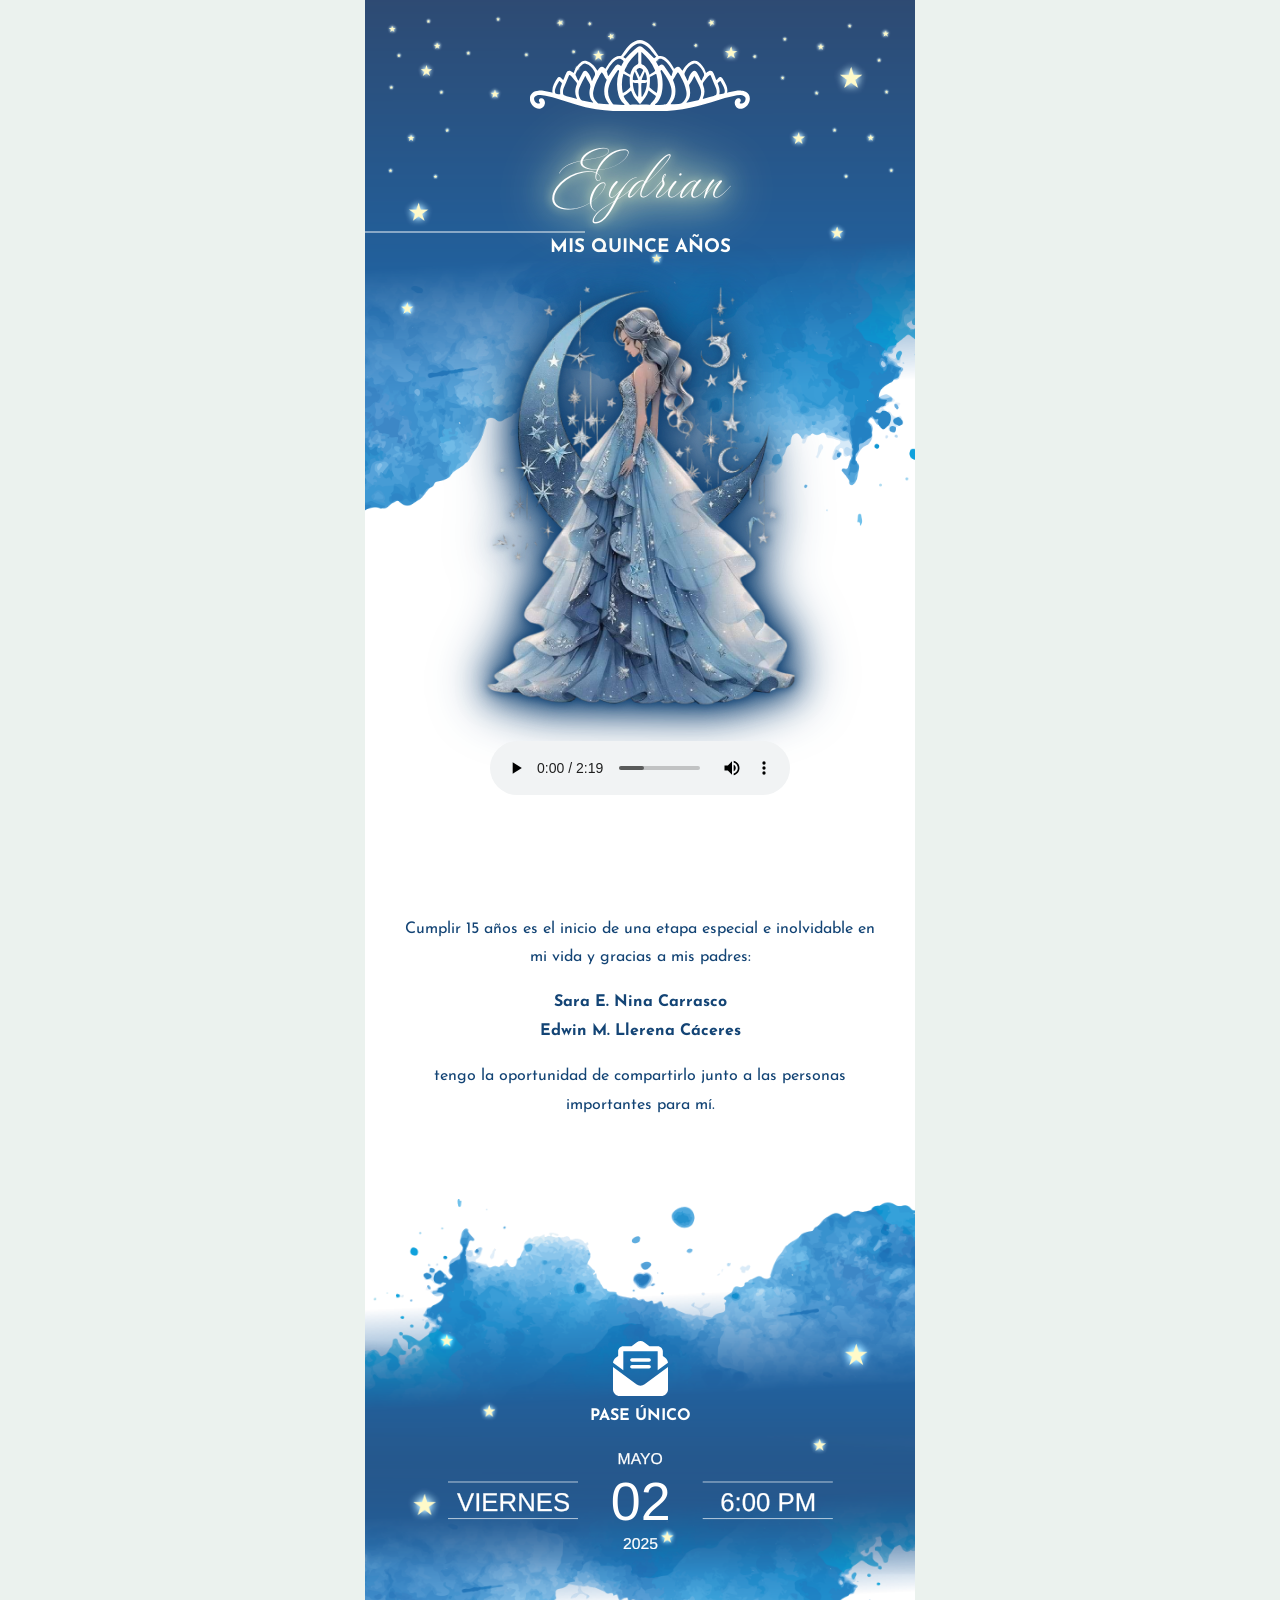
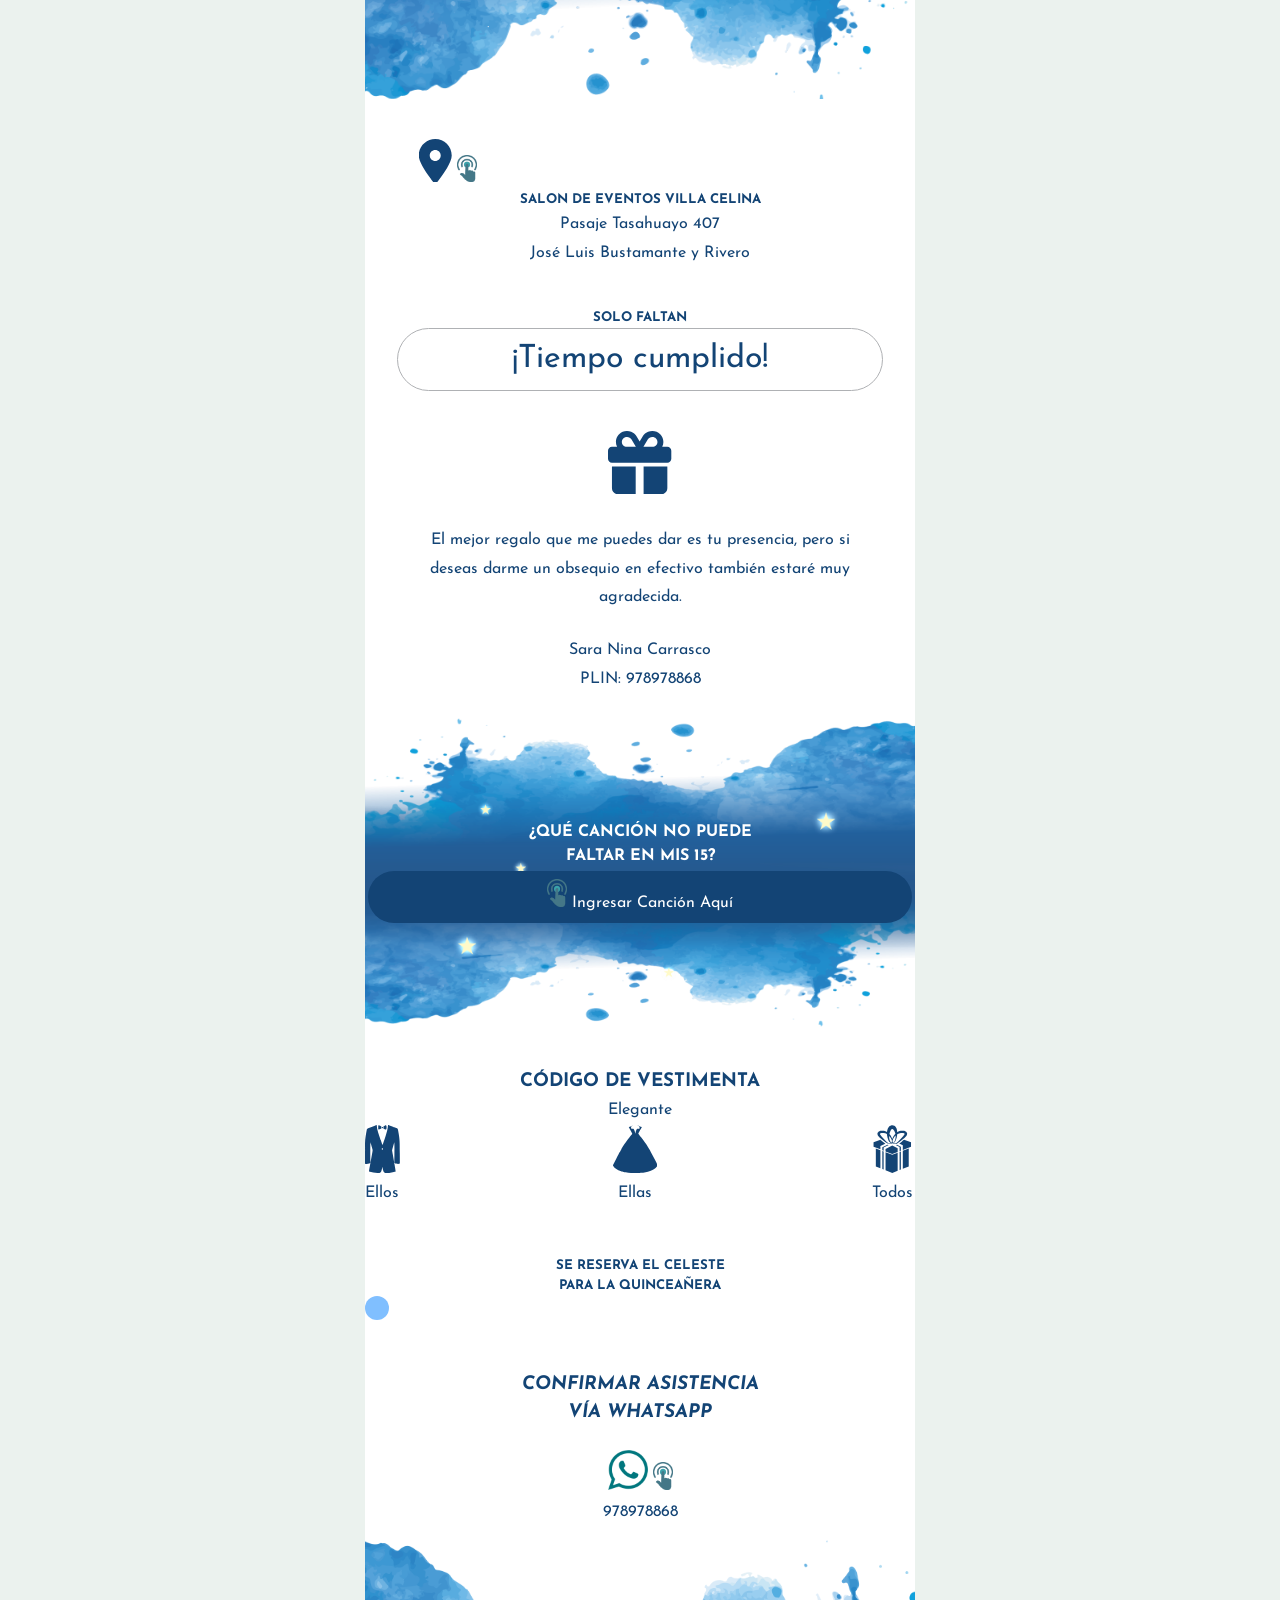
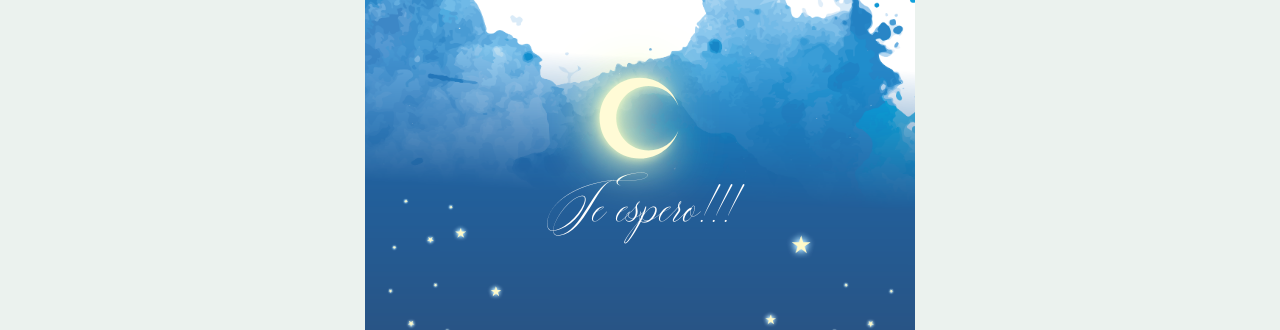
==== commit 3c2bb007: "." ====
--- a/index.html
+++ b/index.html
@@ -159,7 +159,8 @@
                     <h4>¿Qué Canción no puede <br> faltar en mis 15?</h4>
                     <!-- <button class="btn-cancion" onclick="abrirPopup()">Ingresar Canción</button> -->
                     <a class="btn-cancion" href="https://api.whatsapp.com/send?phone=51961216631&text=Hola Eydrian, la cancion que quiero es  " target="_blank">
-                        Ingresar Canción
+                        <img src="img/clic.png" class="icon-clic-whatsapp">
+                        Ingresar Canción Aquí
                         <!-- +51 961216631 -->
                     </a>
                 </div>
--- a/css/style.css
+++ b/css/style.css
@@ -265,7 +265,7 @@
     width: 40px;
 }
 .icon-clic-whatsapp{
-    width: 10px;
+    width: 20px;
 }
 .img-fin{
     transform: rotate(180deg);
